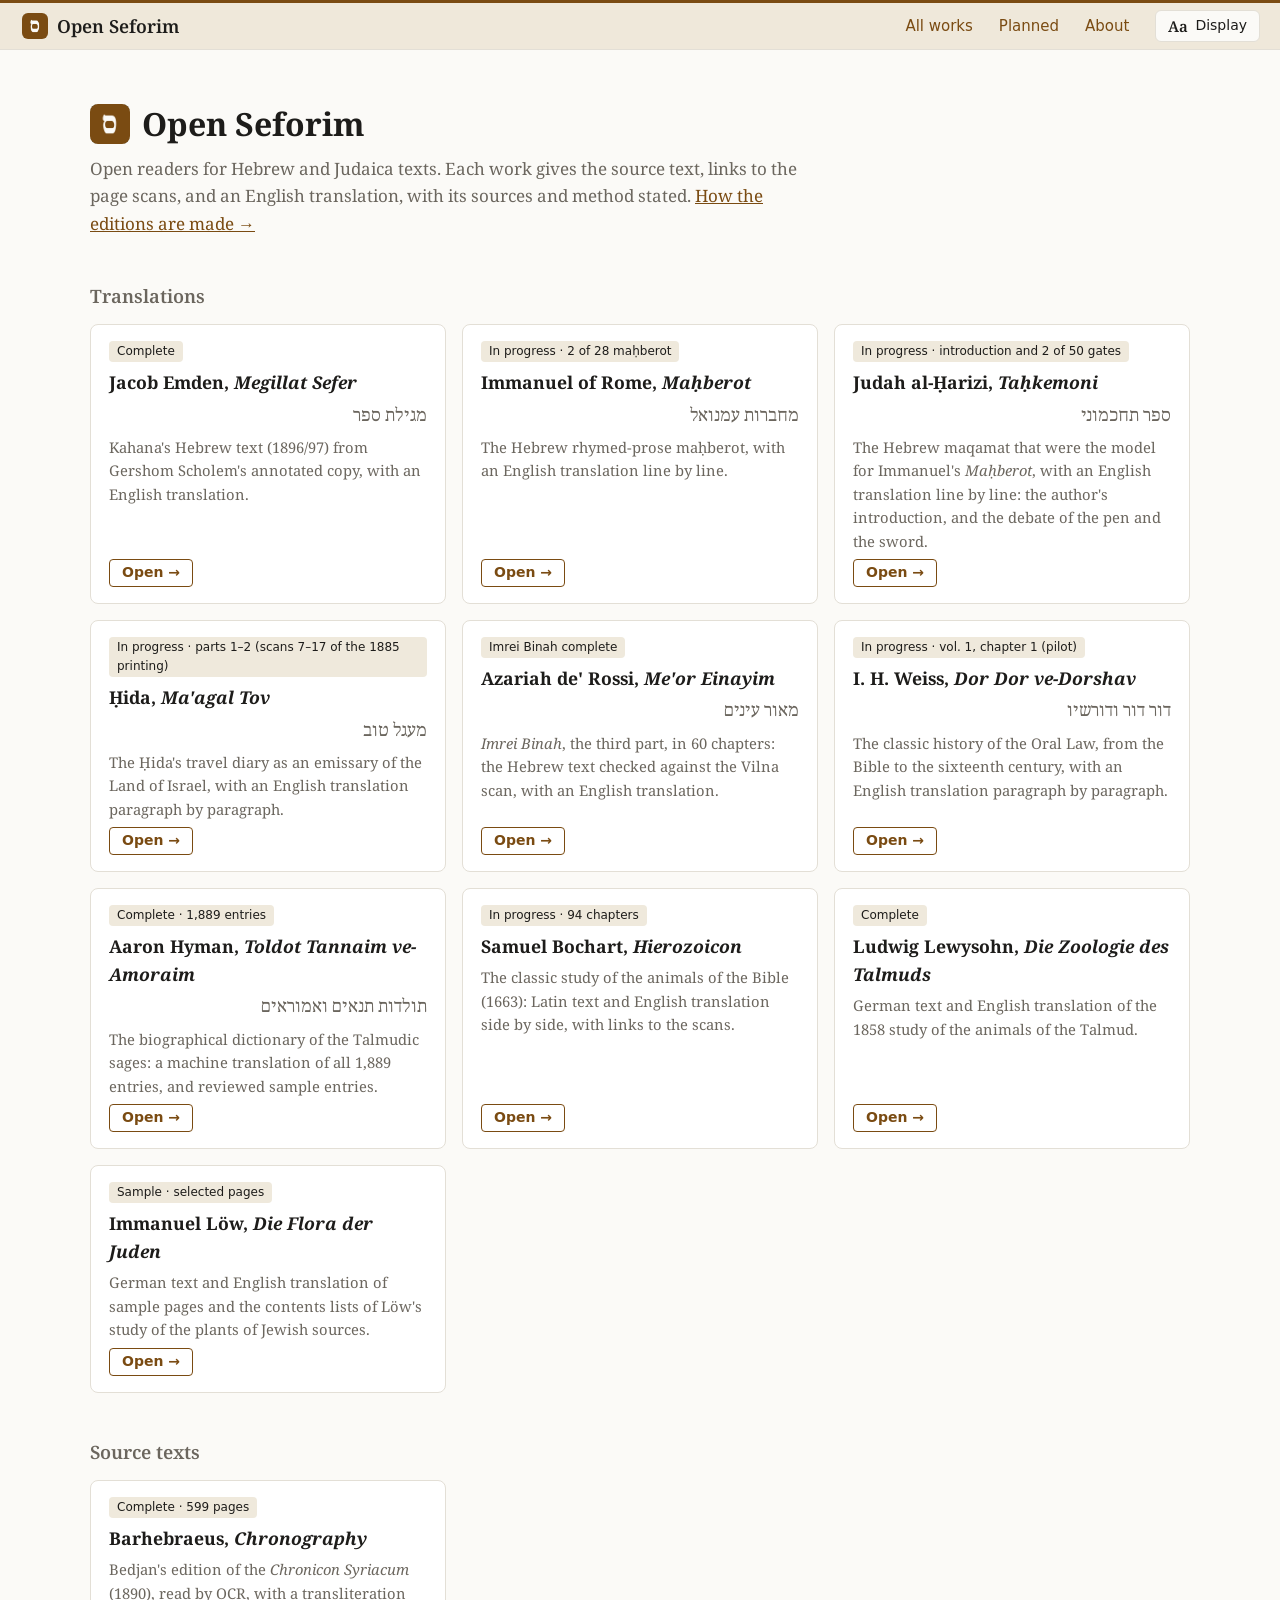
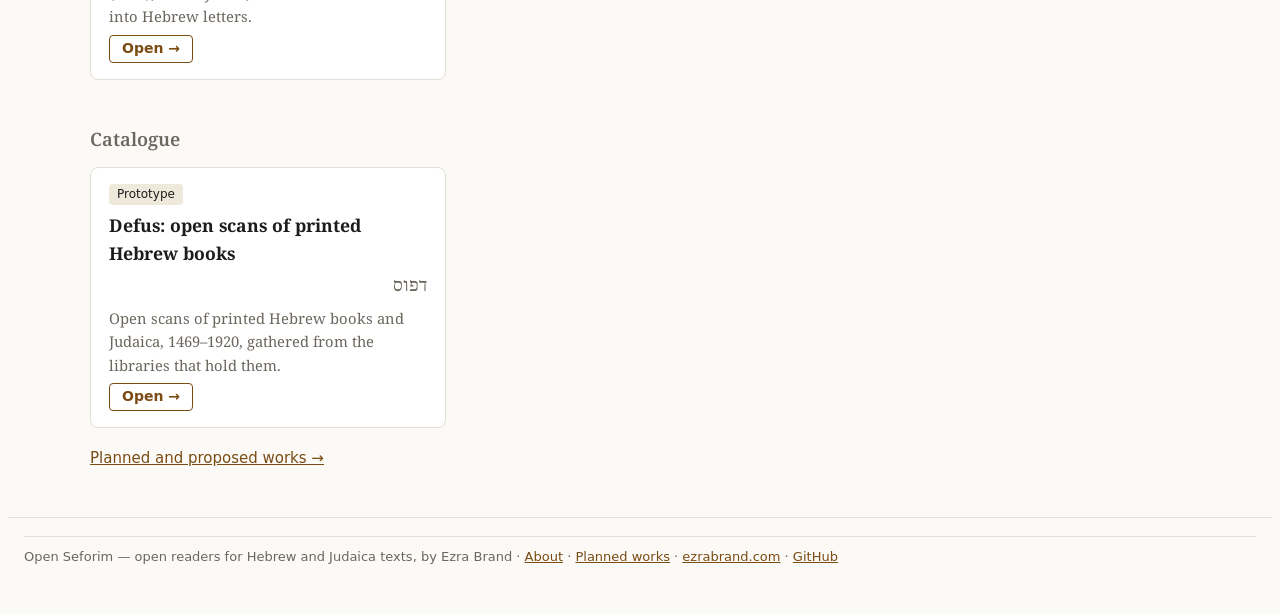
==== index.html @ e87130f6 "Ma'agal Tov part 2; Weiss note back links in downloads Co-Authored-By: Claude Opus 5.5 <noreply@anth" ====
<!doctype html>
<html lang="en"><head><!--os:early--><script>(function(){try{var d=document.documentElement,L=localStorage,t=L.getItem('os-theme')||'auto';if(t==='paper'&&d.classList.contains('os-own-palette'))t='light';if(t!=='auto')d.setAttribute('data-theme',t);var m=document.createElement('meta');m.name='color-scheme';m.content=t==='dark'?'dark':t==='auto'?'light dark':'light';document.head.appendChild(m);var s=L.getItem('os-size'),h=L.getItem('os-he'),b=L.getItem('bh-size');if(s===null&&b){s=b;L.setItem('os-size',b)}if(s)d.setAttribute('data-os-size',s);var F={frank:'Frank+Ruhl+Libre:wght@400;600',david:'David+Libre:wght@400;500'};if(h){d.setAttribute('data-os-he',h);if(F[h]){var l=document.createElement('link');l.rel='stylesheet';l.setAttribute('data-os-font',F[h]);l.href='https://fonts.googleapis.com/css2?family='+F[h]+'&display=swap';document.head.appendChild(l)}}}catch(e){}})()</script><!--/os:early--><meta charset="utf-8"><meta name="viewport" content="width=device-width, initial-scale=1">
<title>Open Seforim</title>
<meta name="description" content="Open readers for Hebrew and Judaica texts: source text, page scans and English translation side by side.">
<meta property="og:title" content="Open Seforim"><meta property="og:type" content="website">
<link rel="canonical" href="https://openseforim.org/">
<script>var osT=localStorage.getItem('os-theme');osT&&osT!='auto'&&document.documentElement.setAttribute('data-theme',osT)</script>
<link rel="preconnect" href="https://fonts.googleapis.com"><link rel="preconnect" href="https://fonts.gstatic.com" crossorigin>
<link href="https://fonts.googleapis.com/css2?family=Noto+Serif:ital,wght@0,400;0,600;1,400&family=Noto+Serif+Hebrew:wght@400;600&display=swap" rel="stylesheet">
<link rel="stylesheet" href="/assets/os.css">
<script src="/assets/os.js" defer></script>
<!--os:seo-->
<meta property="og:description" content="Open readers for Hebrew and Judaica texts: source text, page scans and English translation side by side.">
<meta property="og:url" content="https://openseforim.org/">
<meta property="og:site_name" content="Open Seforim">
<meta property="og:image" content="https://openseforim.org/assets/og.png">
<meta property="og:image:width" content="1200">
<meta property="og:image:height" content="630">
<meta name="twitter:card" content="summary_large_image">
<link rel="icon" href="/favicon.svg" type="image/svg+xml">
<link rel="icon" href="/favicon.ico" sizes="any">
<link rel="apple-touch-icon" href="/apple-touch-icon.png">
<script type="application/ld+json">{"@context": "https://schema.org", "@type": "WebSite", "name": "Open Seforim", "url": "https://openseforim.org/", "description": "Open readers for Hebrew and Judaica texts: source text, page scans and English translation side by side.", "publisher": {"@type": "Person", "name": "Ezra Brand", "url": "https://www.ezrabrand.com/"}}</script>
<!--/os:seo-->
</head><body class="os-landing">
<main class="wrap" id="works">
  <section class="hero">
    <h1><img class="logo" src="/apple-touch-icon.png" alt="" width="40" height="40">Open Seforim</h1>
    <p>Open readers for Hebrew and Judaica texts. Each work gives the source text, links to the page scans, and an English translation, with its sources and method stated. <a href="/about/">How the editions are made →</a></p>
  </section>
  <h2 class="sect">Translations</h2>
  <section class="grid">
    <article class="card">
      <span class="badge">Complete</span>
      <h3>Jacob Emden, <i>Megillat Sefer</i></h3>
      <div class="he" lang="he" dir="rtl">מגילת ספר</div>
      <p>Kahana&#x27;s Hebrew text (1896/97) from Gershom Scholem&#x27;s annotated copy, with an English translation.</p>
      <a class="open" href="/emden/">Open<span class="vh"> Jacob Emden, Megillat Sefer</span> →</a>
    </article>
    <article class="card">
      <span class="badge">In progress · 2 of 28 maḥberot</span>
      <h3>Immanuel of Rome, <i>Maḥberot</i></h3>
      <div class="he" lang="he" dir="rtl">מחברות עמנואל</div>
      <p>The Hebrew rhymed-prose maḥberot, with an English translation line by line.</p>
      <a class="open" href="/immanuel/">Open<span class="vh"> Immanuel of Rome, Maḥberot</span> →</a>
    </article>
    <article class="card">
      <span class="badge">In progress · introduction and 2 of 50 gates</span>
      <h3>Judah al-Ḥarizi, <i>Taḥkemoni</i></h3>
      <div class="he" lang="he" dir="rtl">ספר תחכמוני</div>
      <p>The Hebrew maqamat that were the model for Immanuel&#x27;s <i>Maḥberot</i>, with an English translation line by line: the author&#x27;s introduction, and the debate of the pen and the sword.</p>
      <a class="open" href="/tahkemoni/">Open<span class="vh"> Judah al-Ḥarizi, Taḥkemoni</span> →</a>
    </article>
    <article class="card">
      <span class="badge">In progress · parts 1–2 (scans 7–17 of the 1885 printing)</span>
      <h3>Ḥida, <i>Ma&#x27;agal Tov</i></h3>
      <div class="he" lang="he" dir="rtl">מעגל טוב</div>
      <p>The Ḥida&#x27;s travel diary as an emissary of the Land of Israel, with an English translation paragraph by paragraph.</p>
      <a class="open" href="/maagal-tov/">Open<span class="vh"> Ḥida, Ma&#x27;agal Tov</span> →</a>
    </article>
    <article class="card">
      <span class="badge">Imrei Binah complete</span>
      <h3>Azariah de&#x27; Rossi, <i>Me&#x27;or Einayim</i></h3>
      <div class="he" lang="he" dir="rtl">מאור עינים</div>
      <p><i>Imrei Binah</i>, the third part, in 60 chapters: the Hebrew text checked against the Vilna scan, with an English translation.</p>
      <a class="open" href="/meor-einayim/">Open<span class="vh"> Azariah de&#x27; Rossi, Me&#x27;or Einayim</span> →</a>
    </article>
    <article class="card">
      <span class="badge">In progress · vol. 1, chapter 1 (pilot)</span>
      <h3>I. H. Weiss, <i>Dor Dor ve-Dorshav</i></h3>
      <div class="he" lang="he" dir="rtl">דור דור ודורשיו</div>
      <p>The classic history of the Oral Law, from the Bible to the sixteenth century, with an English translation paragraph by paragraph.</p>
      <a class="open" href="/weiss/">Open<span class="vh"> I. H. Weiss, Dor Dor ve-Dorshav</span> →</a>
    </article>
    <article class="card">
      <span class="badge">Complete · 1,889 entries</span>
      <h3>Aaron Hyman, <i>Toldot Tannaim ve-Amoraim</i></h3>
      <div class="he" lang="he" dir="rtl">תולדות תנאים ואמוראים</div>
      <p>The biographical dictionary of the Talmudic sages: a machine translation of all 1,889 entries, and reviewed sample entries.</p>
      <a class="open" href="/hyman/">Open<span class="vh"> Aaron Hyman, Toldot Tannaim ve-Amoraim</span> →</a>
    </article>
    <article class="card">
      <span class="badge">In progress · 94 chapters</span>
      <h3>Samuel Bochart, <i>Hierozoicon</i></h3>
      <p>The classic study of the animals of the Bible (1663): Latin text and English translation side by side, with links to the scans.</p>
      <a class="open" href="/bochart/">Open<span class="vh"> Samuel Bochart, Hierozoicon</span> →</a>
    </article>
    <article class="card">
      <span class="badge">Complete</span>
      <h3>Ludwig Lewysohn, <i>Die Zoologie des Talmuds</i></h3>
      <p>German text and English translation of the 1858 study of the animals of the Talmud.</p>
      <a class="open" href="/lewysohn/">Open<span class="vh"> Ludwig Lewysohn, Die Zoologie des Talmuds</span> →</a>
    </article>
    <article class="card">
      <span class="badge">Sample · selected pages</span>
      <h3>Immanuel Löw, <i>Die Flora der Juden</i></h3>
      <p>German text and English translation of sample pages and the contents lists of Löw&#x27;s study of the plants of Jewish sources.</p>
      <a class="open" href="/loew/">Open<span class="vh"> Immanuel Löw, Die Flora der Juden</span> →</a>
    </article>
  </section>
  <h2 class="sect">Source texts</h2>
  <section class="grid">
    <article class="card">
      <span class="badge">Complete · 599 pages</span>
      <h3>Barhebraeus, <i>Chronography</i></h3>
      <p>Bedjan&#x27;s edition of the <i>Chronicon Syriacum</i> (1890), read by OCR, with a transliteration into Hebrew letters.</p>
      <a class="open" href="/barhebraeus/">Open<span class="vh"> Barhebraeus, Chronography</span> →</a>
    </article>
  </section>
  <h2 class="sect">Catalogue</h2>
  <section class="grid">
    <article class="card">
      <span class="badge">Prototype</span>
      <h3>Defus: open scans of printed Hebrew books</h3>
      <div class="he" lang="he" dir="rtl">דפוס</div>
      <p>Open scans of printed Hebrew books and Judaica, 1469–1920, gathered from the libraries that hold them.</p>
      <a class="open" href="/defus/">Open<span class="vh"> Defus: open scans of printed Hebrew books</span> →</a>
    </article>
  </section>
  <p class="next-link"><a href="/next/">Planned and proposed works →</a></p>
</main>
<footer class="os-foot"><div class="os-foot-in"><div class="os-brand"><p>Open Seforim — open readers for Hebrew and Judaica texts, by Ezra Brand · <a href="/about/">About</a> · <a href="/next/">Planned works</a> · <a href="https://www.ezrabrand.com/">ezrabrand.com</a> · <a href="https://github.com/openseforim">GitHub</a></p></div></div></footer>
</body></html>
---- assets/os.css ----
/* Open Seforim shared theme v1.
   Load AFTER a reader's own stylesheet: <link rel="stylesheet" href="/assets/os.css">
   It sets one palette for every work and maps the variable names that the readers use.
   Selectors match or beat the readers' own theme selectors, so the later file wins. */

:root{
  --os-bg:#fbfaf7; --os-fg:#1d1c1a; --os-muted:#6b665e; --os-line:#e3dfd6;
  --os-accent:#7a4b12; --os-card:#ffffff; --os-badge:#efe9dc; --os-mark:#efe3cf;
  --os-sans:system-ui,-apple-system,"Segoe UI",Roboto,sans-serif;
  --os-serif:"Noto Serif",Georgia,serif;
}
:root[data-theme="light"]{
  --os-bg:#fbfaf7; --os-fg:#1d1c1a; --os-muted:#6b665e; --os-line:#e3dfd6;
  --os-accent:#7a4b12; --os-card:#ffffff; --os-badge:#efe9dc; --os-mark:#efe3cf;
}
:root[data-theme="paper"]{
  --os-bg:#f3ead6; --os-fg:#3a2e1f; --os-muted:#7a6a52; --os-line:#dccdab;
  --os-accent:#7a4b12; --os-card:#f8f1e1; --os-badge:#e9dcbd; --os-mark:#e3cfa3;
}
@media (prefers-color-scheme: dark){
  :root:not([data-theme="light"]):not([data-theme="paper"]){
    --os-bg:#17161a; --os-fg:#e9e6df; --os-muted:#a19b90; --os-line:#34313a;
    --os-accent:#e0a95c; --os-card:#1f1e23; --os-badge:#2a282e; --os-mark:#3a3022;
  }
}
:root[data-theme="dark"]{
  --os-bg:#17161a; --os-fg:#e9e6df; --os-muted:#a19b90; --os-line:#34313a;
  --os-accent:#e0a95c; --os-card:#1f1e23; --os-badge:#2a282e; --os-mark:#3a3022;
}

/* Aliases for the readers' own variable names. Not applied to Defus (html.os-own-palette).
   :not(#os-none) adds ID weight, so this beats every theme selector in the readers' CSS. */
:root:not(.os-own-palette):not(#os-none){
  --bg:var(--os-bg); --fg:var(--os-fg); --text:var(--os-fg); --muted:var(--os-muted);
  --accent:var(--os-accent); --line:var(--os-line); --rule:var(--os-line);
  --card:var(--os-card); --panel:var(--os-card); --badge:var(--os-badge);
  --mark:var(--os-mark); --hl:var(--os-mark); --gray:var(--os-muted);
  --summary-bg:var(--os-badge); --note-bg:var(--os-badge);
  --summary-border:var(--os-accent); --note-border:var(--os-accent);
}
html:not(.os-own-palette) body{background:var(--os-bg);color:var(--os-fg)}

/* ---- shared strip (inserted by os.js) ---- */
/* The strip has a fixed height and its space is reserved before os.js runs, so the page does not jump. */
:root{--os-strip-h:50px}
html body{padding-top:var(--os-strip-h)}
.os-strip{position:absolute;top:0;left:0;right:0;height:var(--os-strip-h);overflow:hidden;z-index:20;
  background:var(--os-chrome);border-top:3px solid var(--os-accent);border-bottom:1px solid var(--os-line);box-sizing:border-box;
  font:15px/1.4 var(--os-sans);color:var(--os-muted)}
.os-strip-in{display:flex;align-items:center;gap:24px;max-width:1250px;height:100%;margin:0 auto;padding:0 20px;flex-wrap:nowrap;white-space:nowrap}
.os-strip .os-brandbox{display:flex;align-items:center;gap:12px;min-width:0}
.os-strip .os-work{min-width:0;overflow:hidden;text-overflow:ellipsis;color:var(--os-fg);font:15px/1.4 var(--os-serif)}
.os-strip a{color:var(--os-muted);text-decoration:none;padding:6px 2px}
.os-strip a:hover{color:var(--os-accent)}
.os-strip .os-nav a:hover{text-decoration:underline;text-underline-offset:4px}
.os-strip .os-home{display:inline-flex;align-items:center;gap:9px;color:var(--os-fg);font:600 18px/1 var(--os-serif);flex:none}
.os-strip .os-home img{width:26px;height:26px;border-radius:6px;display:block}
.os-strip .os-sep{opacity:.45;font-size:18px}
.os-strip .os-sp{flex:1}
.os-strip .os-nav{display:flex;align-items:center;gap:22px}
.os-disp-btn{display:inline-flex;align-items:center;gap:7px;font:500 14px/1.4 var(--os-sans);color:var(--os-fg);
  background:var(--os-bg);border:1px solid var(--os-line);border-radius:6px;padding:5px 12px;cursor:pointer}
.os-disp-btn:hover,.os-disp-btn[aria-expanded="true"]{border-color:var(--os-accent);color:var(--os-accent)}
.os-disp-btn .os-aa{font:600 15px/1 var(--os-serif)}
@media (max-width:760px){.os-strip-in{gap:16px;padding:0 14px}.os-strip .os-nav{gap:14px}.os-disp-btn .os-disp-word{display:none}}
@media (max-width:480px){:root{--os-strip-h:46px}.os-strip-in{gap:10px;padding:0 12px}.os-strip{font-size:14px}
  .os-strip .os-home span{display:none}.os-strip .os-about{display:none}.os-strip .os-nav{gap:10px}}

/* the page's colour scheme follows the chosen theme (form controls, scrollbars, and the blank page before the first paint) */
:root{color-scheme:light dark}
:root[data-theme="light"],:root[data-theme="paper"]{color-scheme:light}
:root[data-theme="dark"]{color-scheme:dark}
/* keep the old page on screen until the new one is ready (no blank flash between pages) */
@view-transition{navigation:auto}
::view-transition-old(root),::view-transition-new(root){animation-duration:.12s}
@media (prefers-reduced-motion:reduce){@view-transition{navigation:none}}

/* ---- display panel (os.js) ---- */
.os-disp{position:fixed;top:calc(var(--os-strip-h) + 6px);right:12px;z-index:40;
  width:min(330px,calc(100vw - 16px));box-sizing:border-box;padding:12px 14px;
  background:var(--os-card);color:var(--os-fg);border:1px solid var(--os-line);border-radius:8px;
  box-shadow:0 6px 24px rgba(0,0,0,.18);font:13px/1.4 var(--os-sans)}
.os-disp[hidden]{display:none}
.os-disp-row+.os-disp-row{margin-top:12px}
.os-disp-label{font-weight:600;margin-bottom:5px;color:var(--os-muted)}
.os-disp select{font:inherit;color:var(--os-fg);background:var(--os-bg);border:1px solid var(--os-line);border-radius:4px;padding:3px 6px;width:100%}
.os-seg{display:flex}
.os-seg button{flex:1;font:600 14px/1.2 var(--os-serif);color:var(--os-fg);background:var(--os-bg);border:1px solid var(--os-line);
  margin-left:-1px;padding:6px 0;cursor:pointer}
.os-seg button:first-child{margin-left:0;border-radius:4px 0 0 4px;font-size:12px}
.os-seg button:last-child{border-radius:0 4px 4px 0;font-size:17px}
.os-seg button[aria-pressed="true"],.os-fonts button[aria-checked="true"]{background:var(--os-badge);border-color:var(--os-accent);position:relative}
.os-fonts{display:flex;flex-direction:column;gap:4px}
.os-fonts button{display:flex;align-items:center;justify-content:space-between;gap:10px;font:inherit;color:var(--os-fg);
  background:var(--os-bg);border:1px solid var(--os-line);border-radius:4px;padding:3px 10px;cursor:pointer;text-align:left}
.os-fonts .os-fsample{font-size:19px;line-height:1.5}
.os-seg button:focus-visible,.os-fonts button:focus-visible,.os-disp-btn:focus-visible{outline:2px solid var(--os-accent);outline-offset:1px}

/* ---- shared reading type: one body face for all works, a chosen Hebrew face, and a text size ----
   Not applied to Defus (html.os-own-palette). The :not(#os-none) ID weight beats the readers' own rules. */
:root{--os-chrome:#efe8da}
:root[data-theme="paper"]{--os-chrome:#e5d6b3}
@media (prefers-color-scheme: dark){:root:not([data-theme="light"]):not([data-theme="paper"]){--os-chrome:#0f0e12}}
:root[data-theme="dark"]{--os-chrome:#0f0e12}
:root[data-theme="light"]{--os-chrome:#efe8da}
/* floating header: the strip floats on pages without a sticky reader bar (os.js sets html.os-float) */
html.os-float .os-strip{position:fixed}
html.os-float:not(#os-none){scroll-padding-top:calc(var(--os-strip-h) + 12px)}
/* the Display button inside a reader's sticky bar */
.os-disp-btn.os-disp-inbar{font-size:13px;padding:3px 10px;background:var(--os-card)}
:root{--os-fs:1;--os-he:"Noto Serif Hebrew","SBL Hebrew","Times New Roman",serif}
:root[data-os-size="s"]{--os-fs:.88}
:root[data-os-size="l"]{--os-fs:1.15}
:root[data-os-size="xl"]{--os-fs:1.32}
:root[data-os-he="frank"]{--os-he:"Frank Ruhl Libre","Noto Serif Hebrew",serif}
:root[data-os-he="david"]{--os-he:"David Libre","Noto Serif Hebrew",serif}
:root[data-os-he="device"]{--os-he:"SBL Hebrew","Ezra SIL","Taamey Frank CLM","Frank Ruehl CLM",David,"Times New Roman",serif}
:root:not(.os-own-palette):not(#os-none){--fs:var(--os-fs);font-size:calc(100% * var(--os-fs))}
html:not(.os-own-palette):not(#os-none) body{font-family:var(--os-serif);font-size:calc(17px * var(--os-fs));line-height:1.6}
@media (max-width:760px){html:not(.os-own-palette):not(#os-none) body{font-size:calc(16px * var(--os-fs))}}
html:not(.os-own-palette):not(#os-none) :is(.he,.sub-he,.heb,[lang="he"]):not(.os-fsample){font-family:var(--os-he)}
html:not(.os-own-palette):not(#os-none) :is(h1,h2,h3,h4){font-family:var(--os-serif)}
html:not(.os-own-palette):not(#os-none) :is(h1,h2,h3,h4):is(.he,.sub-he,[lang="he"]){font-family:var(--os-he)}
.os-foot .os-status{display:inline-block;background:var(--os-badge);color:var(--os-fg);border-radius:4px;padding:0 7px;font-size:12px}
.os-foot .os-copy{font:12px/1.4 var(--os-sans);color:var(--os-fg);background:var(--os-card);border:1px solid var(--os-line);border-radius:4px;padding:3px 10px;margin:0 0 8px;cursor:pointer}
.os-foot .os-copy:hover{border-color:var(--os-accent)}
.os-passage{position:fixed;left:50%;bottom:14px;transform:translateX(-50%);z-index:50;max-width:calc(100vw - 24px);
  display:flex;align-items:center;flex-wrap:wrap;gap:6px 10px;padding:8px 10px 8px 14px;border-radius:8px;
  background:var(--os-card);color:var(--os-fg);border:1px solid var(--os-line);box-shadow:0 4px 18px rgba(0,0,0,.18);
  font:13px/1.4 var(--os-sans)}
.os-passage .os-copy{font:12px/1.4 var(--os-sans);color:var(--os-fg);background:var(--os-bg);border:1px solid var(--os-line);border-radius:4px;padding:3px 10px;cursor:pointer}
.os-passage .os-copy:hover{border-color:var(--os-accent)}
.os-passage-x{background:none;border:0;color:var(--os-muted);font-size:18px;line-height:1;cursor:pointer;padding:0 4px}
.os-strip select{font:inherit;color:var(--os-fg);background:var(--os-card);border:1px solid var(--os-line);border-radius:4px;padding:1px 4px}
/* the strip replaces the readers' own theme selects */
.os-hidden{display:none !important}

/* ---- shared footer (inserted by os.js from work.json) ---- */
.os-foot{border-top:1px solid var(--os-line);margin-top:48px;background:var(--os-bg);color:var(--os-muted);font:14px/1.6 var(--os-sans)}
.os-foot-in{max-width:1250px;margin:0 auto;padding:18px 16px 32px;display:grid;grid-template-columns:repeat(auto-fit,minmax(240px,1fr));gap:12px 32px}
.os-foot h2{font:600 13px/1.4 var(--os-sans);text-transform:uppercase;letter-spacing:.04em;color:var(--os-fg);margin:0 0 4px}
.os-foot p{margin:0 0 6px}
.os-foot a{color:var(--os-accent)}
.os-foot .os-cite{font-family:var(--os-serif);font-size:13px;background:var(--os-card);border:1px solid var(--os-line);border-radius:6px;padding:8px 10px;user-select:all}
.os-foot .os-brand{grid-column:1/-1;border-top:1px solid var(--os-line);padding-top:10px;font-size:13px}

/* ---- landing page ---- */
.os-landing{background:var(--os-bg);color:var(--os-fg);font:17px/1.6 var(--os-serif)}
.os-landing a{color:var(--os-accent)}
.wrap{max-width:1100px;margin:0 auto;padding:0 16px}
.hero{padding:40px 0 16px}
.hero h1{font-size:2rem;margin:0 0 6px;display:flex;align-items:center;gap:12px}
.hero h1 .logo{width:40px;height:40px;flex:none;border-radius:8px}
.hero p{color:var(--os-muted);max-width:42em;margin:0}
/* the About page; not the reader blocks named "prose" */
.wrap.prose{max-width:46em}
.wrap.prose h2{font-size:1.25rem;margin:28px 0 6px}
.wrap.prose li{margin:.4em 0}
.sect{font-size:1.15rem;margin:28px 0 0;color:var(--os-muted);font-weight:600}
.os-landing a.open{font:14px/1.4 var(--os-sans);font-weight:600;text-decoration:none;border:1px solid var(--os-accent);border-radius:4px;padding:3px 12px;white-space:nowrap}
.os-landing a.open:hover{background:var(--os-accent);color:var(--os-bg)}
.vh{position:absolute;width:1px;height:1px;overflow:hidden;clip:rect(0 0 0 0);white-space:nowrap}
.grid{display:grid;grid-template-columns:repeat(auto-fill,minmax(300px,1fr));gap:16px;padding:14px 0 16px}
.card{background:var(--os-card);border:1px solid var(--os-line);border-radius:8px;padding:16px 18px;color:var(--os-fg);display:flex;flex-direction:column;gap:6px}
.card:hover{border-color:var(--os-accent)}
.card a.open{align-self:flex-start;margin-top:auto}
.card p{flex:none}
.card h3{font-size:1.1rem;margin:0}
.card .he{font-family:"Noto Serif Hebrew",serif;direction:rtl;color:var(--os-muted)}
.card p{margin:0;font-size:.92rem;color:var(--os-muted)}
.card .meta{font:12px/1.4 var(--os-sans);color:var(--os-muted)}
.badge{align-self:flex-start;background:var(--os-badge);border-radius:4px;padding:1px 8px;font:12px/1.6 var(--os-sans);color:var(--os-fg)}

/* ---- /next/ (planned works) and the link to it ---- */
.next-link{margin:4px 0 28px;font:15px/1.4 var(--os-sans)}
.sect .count{font:600 12px/1.6 var(--os-sans);background:var(--os-badge);color:var(--os-fg);border-radius:10px;padding:1px 8px;vertical-align:middle;margin-left:6px}
.sect-note{margin:4px 0 0;color:var(--os-muted);font-size:.92rem}
.card details{font-size:.9rem;color:var(--os-muted)}
.card details summary{cursor:pointer;font:13px/1.6 var(--os-sans);color:var(--os-accent)}
.card details p{margin:6px 0 0;overflow-wrap:anywhere}
.card .cmeta{font:12px/1.5 var(--os-sans)}
.hero-actions{display:flex;flex-wrap:wrap;align-items:center;gap:18px;margin-top:14px !important;font:15px/1.4 var(--os-sans)}

/* a reader's own sticky bar under the site strip: a clear edge of its own */
html.os-has-bar :is(.bar,nav.where){box-shadow:0 2px 8px rgba(0,0,0,.08)}

/* "Start reading" button on a work's home page (os.js, from work.json "start"), and clearer contents links */
html:not(#os) a.os-start{display:inline-block;margin:14px 0 6px;padding:10px 18px;border-radius:6px;
  background:var(--os-accent);color:var(--os-bg);font:600 16px/1.3 var(--os-sans);text-decoration:none;
  box-shadow:0 1px 2px rgba(0,0,0,.15)}
html:not(#os) a.os-start:hover,html:not(#os) a.os-start:focus-visible{filter:brightness(1.12);text-decoration:none}
html:not(#os) a.os-start i{font-style:italic}
html.os-home:not(#os) main table td a,html.os-home:not(#os) article table td a{font-weight:600;
  text-decoration:underline;text-underline-offset:3px;text-decoration-thickness:1.5px}
/* scan panel (os-scan.js): "Scan" button beside "Display"; the panel is fixed at the right and the page makes room */
:root{--os-scan-w:min(42vw,700px)}
.os-scan-btn{display:inline-flex;align-items:center;gap:6px;font:500 14px/1.4 var(--os-sans);color:var(--os-fg);
  background:var(--os-bg);border:1px solid var(--os-line);border-radius:6px;padding:5px 12px;cursor:pointer;margin-right:6px}
.os-scan-btn:hover{border-color:var(--os-accent);color:var(--os-accent)}
.os-scan-btn[aria-pressed="true"]{border-color:var(--os-accent);color:var(--os-bg);background:var(--os-accent)}
.os-scan-ico{font-size:15px;line-height:1}
.os-disp-inbar ~ .os-scan-btn,.os-scan-btn:has(+ .os-disp-inbar){font-size:13px;padding:3px 10px}
html.os-scan-on:not(#os-none) body{margin-right:var(--os-scan-w)}
.os-scan{position:fixed;z-index:30;right:0;top:var(--os-strip-h);bottom:0;width:var(--os-scan-w);
  display:flex;flex-direction:column;background:var(--os-bg);border-left:1px solid var(--os-line);padding:8px 12px 10px}
.os-scan[hidden]{display:none}
.os-scan-head{display:flex;align-items:center;gap:8px 12px;flex-wrap:wrap;font:13px/1.4 var(--os-sans);color:var(--os-muted);margin-bottom:6px}
.os-scan-lbl{font-weight:600;color:var(--os-fg)}
.os-scan-ext{color:var(--os-accent)}
.os-scan-x{margin-left:auto;font:18px/1 var(--os-sans);background:none;border:0;color:var(--os-muted);cursor:pointer;padding:2px 6px}
.os-scan-x:hover{color:var(--os-fg)}
.os-scan-img{position:relative;flex:1 1 auto;min-height:0;overflow:auto;border:1px solid var(--os-line);background:#fff}
.os-scan-img img{display:block;width:100%;height:auto}
.os-scan-wait{position:absolute;top:8px;left:10px;margin:0;font:12px var(--os-sans);color:#666;background:#fffc;padding:2px 6px;border-radius:3px}
:root[data-theme="dark"] .os-scan-img{background:#111}
:root[data-theme="dark"] .os-scan-img img{filter:invert(.88) hue-rotate(180deg)}
@media (prefers-color-scheme: dark){:root:not([data-theme]) .os-scan-img img{filter:invert(.88) hue-rotate(180deg)}}
:root[data-theme="paper"] .os-scan-img img{filter:sepia(.35)}
@media (max-width:999px){.os-scan-btn{display:none}html.os-scan-on:not(#os-none) body{margin-right:0}.os-scan{display:none}}
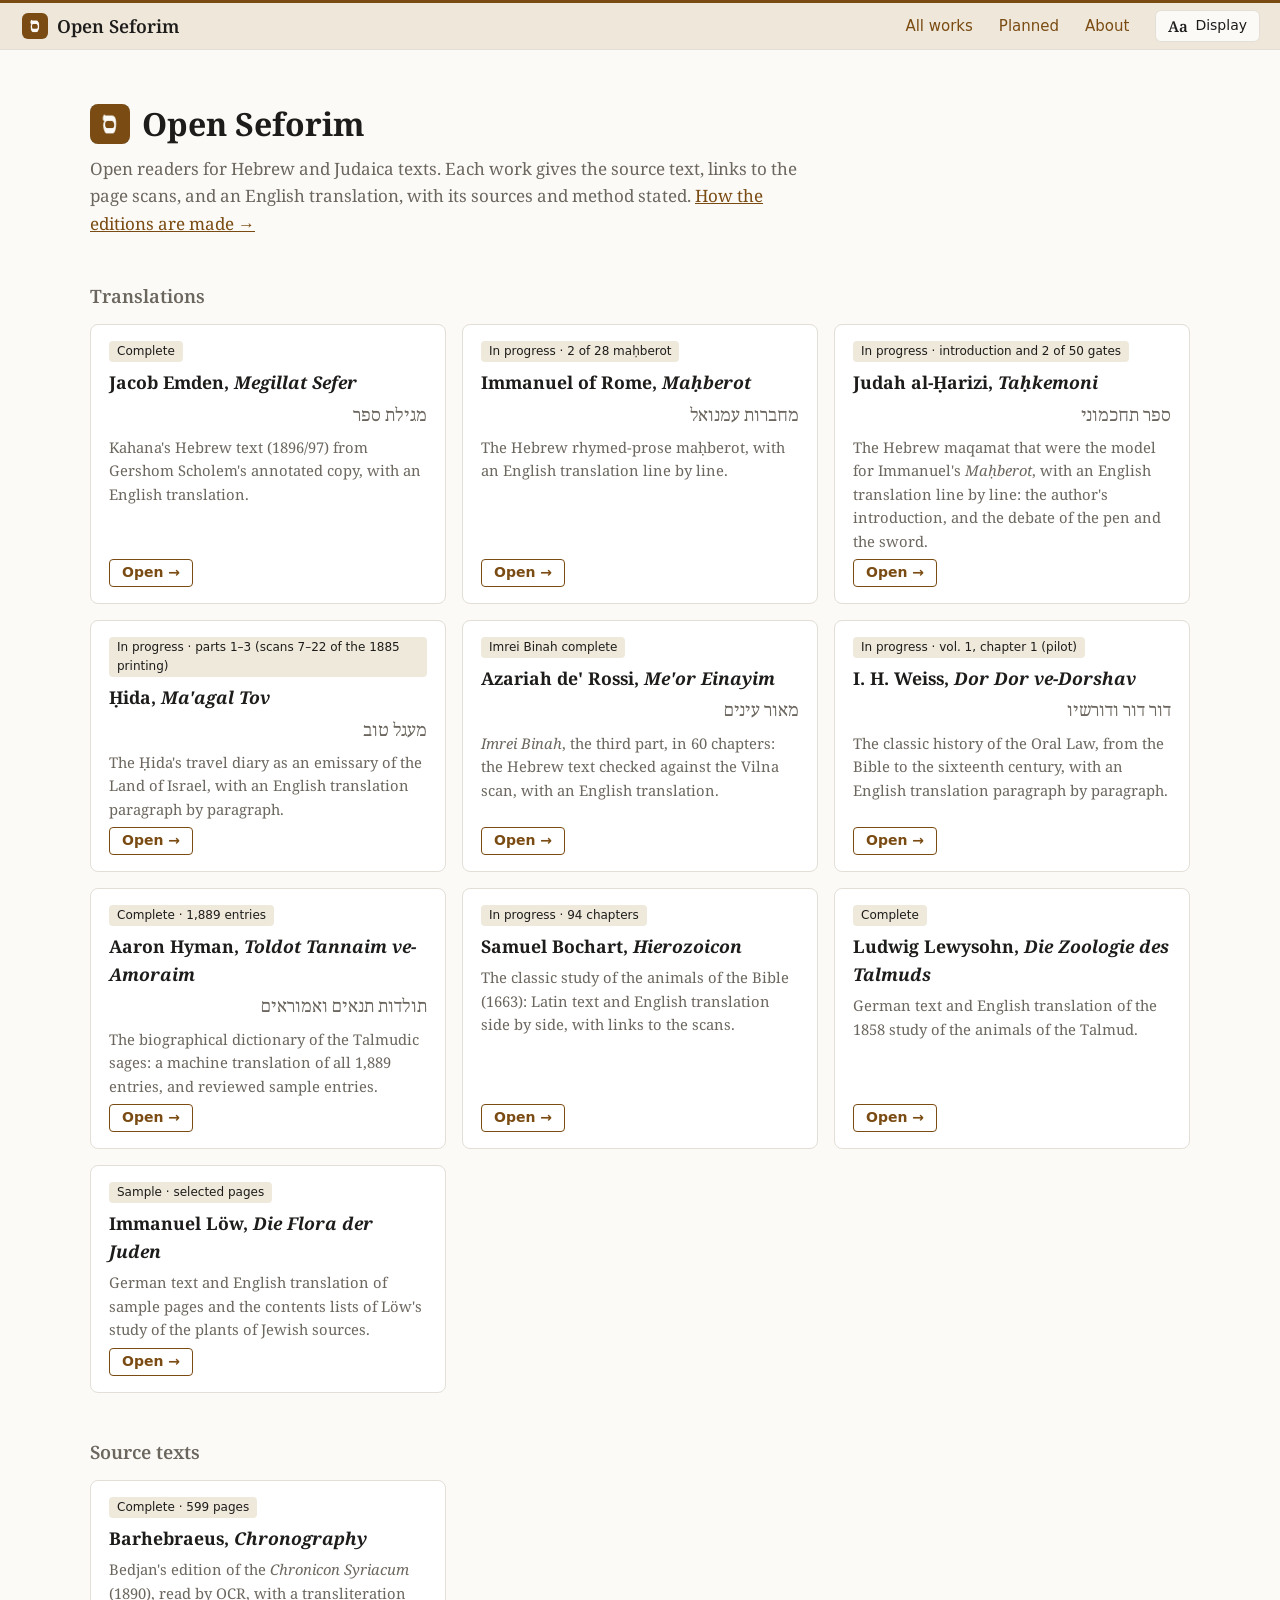
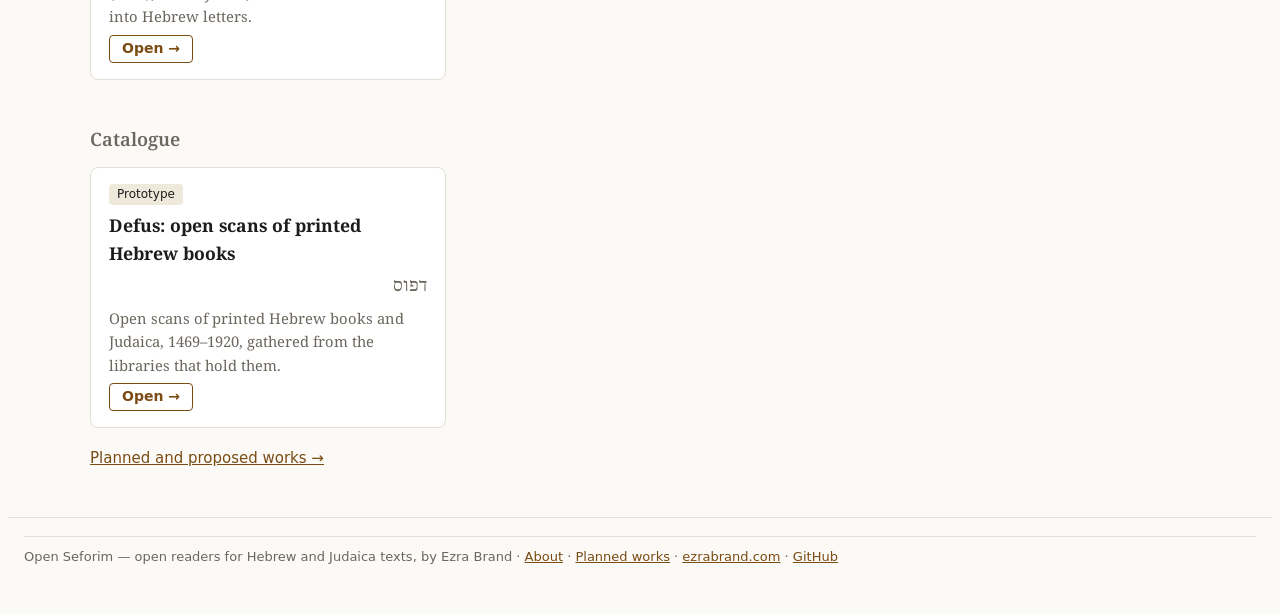
==== commit a51c698e: "Ma'agal Tov part 3 Co-Authored-By: Claude Opus 5.5 <noreply@anthropic.com>" ====
--- a/index.html
+++ b/index.html
@@ -52,7 +52,7 @@
       <a class="open" href="/tahkemoni/">Open<span class="vh"> Judah al-Ḥarizi, Taḥkemoni</span> →</a>
     </article>
     <article class="card">
-      <span class="badge">In progress · parts 1–2 (scans 7–17 of the 1885 printing)</span>
+      <span class="badge">In progress · parts 1–3 (scans 7–22 of the 1885 printing)</span>
       <h3>Ḥida, <i>Ma&#x27;agal Tov</i></h3>
       <div class="he" lang="he" dir="rtl">מעגל טוב</div>
       <p>The Ḥida&#x27;s travel diary as an emissary of the Land of Israel, with an English translation paragraph by paragraph.</p>
--- a/assets/os.css
+++ b/assets/os.css
@@ -217,3 +217,4 @@
 @media (prefers-color-scheme: dark){:root:not([data-theme]) .os-scan-img img{filter:invert(.88) hue-rotate(180deg)}}
 :root[data-theme="paper"] .os-scan-img img{filter:sepia(.35)}
 @media (max-width:999px){.os-scan-btn{display:none}html.os-scan-on:not(#os-none) body{margin-right:0}.os-scan{display:none}}
+.os-passage a.os-report{text-decoration:none;display:inline-block}
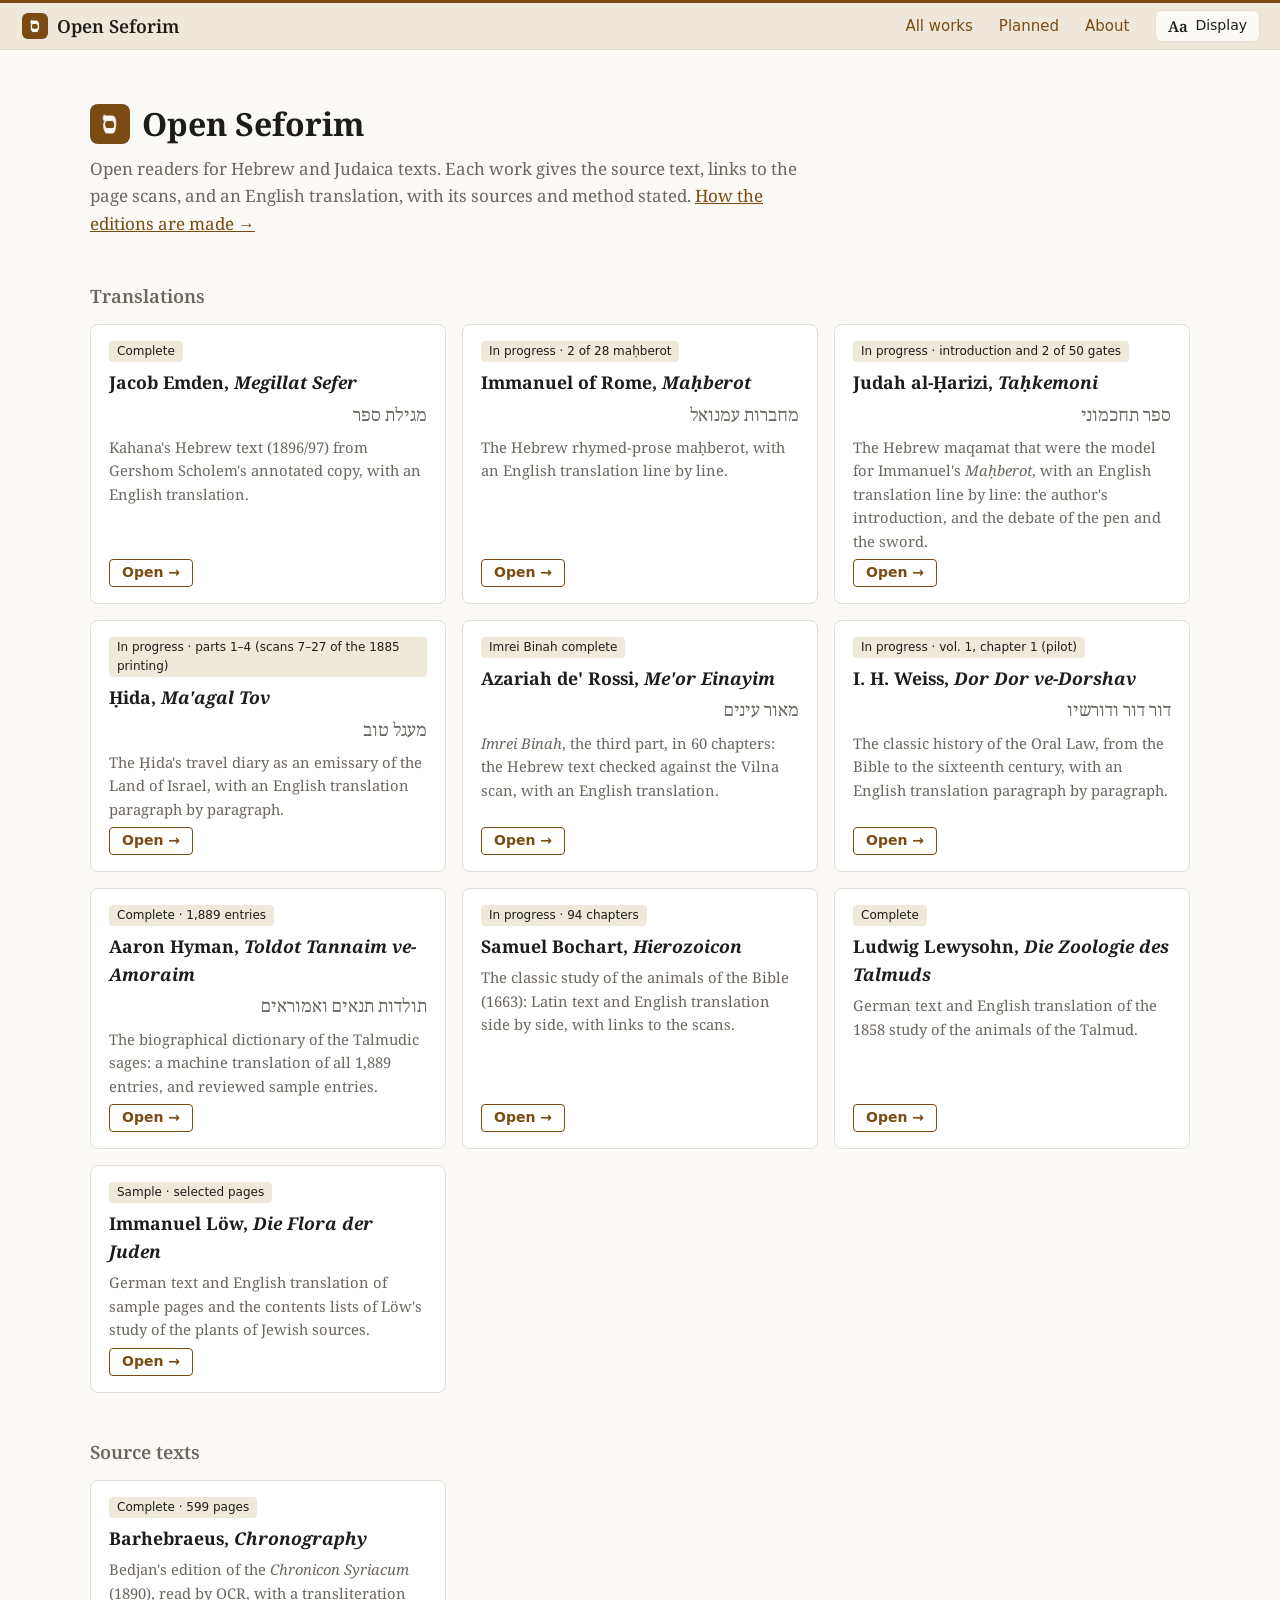
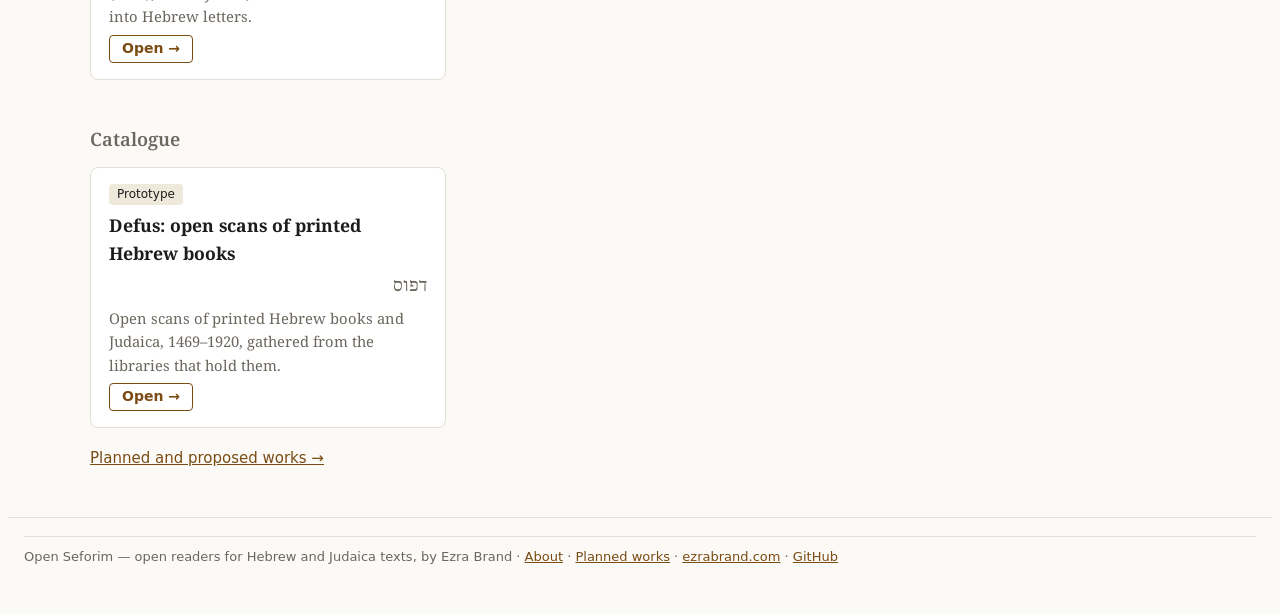
==== commit f0c0b835: "Ma'agal Tov part 4 Co-Authored-By: Claude Opus 5.5 <noreply@anthropic.com>" ====
--- a/index.html
+++ b/index.html
@@ -52,7 +52,7 @@
       <a class="open" href="/tahkemoni/">Open<span class="vh"> Judah al-Ḥarizi, Taḥkemoni</span> →</a>
     </article>
     <article class="card">
-      <span class="badge">In progress · parts 1–3 (scans 7–22 of the 1885 printing)</span>
+      <span class="badge">In progress · parts 1–4 (scans 7–27 of the 1885 printing)</span>
       <h3>Ḥida, <i>Ma&#x27;agal Tov</i></h3>
       <div class="he" lang="he" dir="rtl">מעגל טוב</div>
       <p>The Ḥida&#x27;s travel diary as an emissary of the Land of Israel, with an English translation paragraph by paragraph.</p>
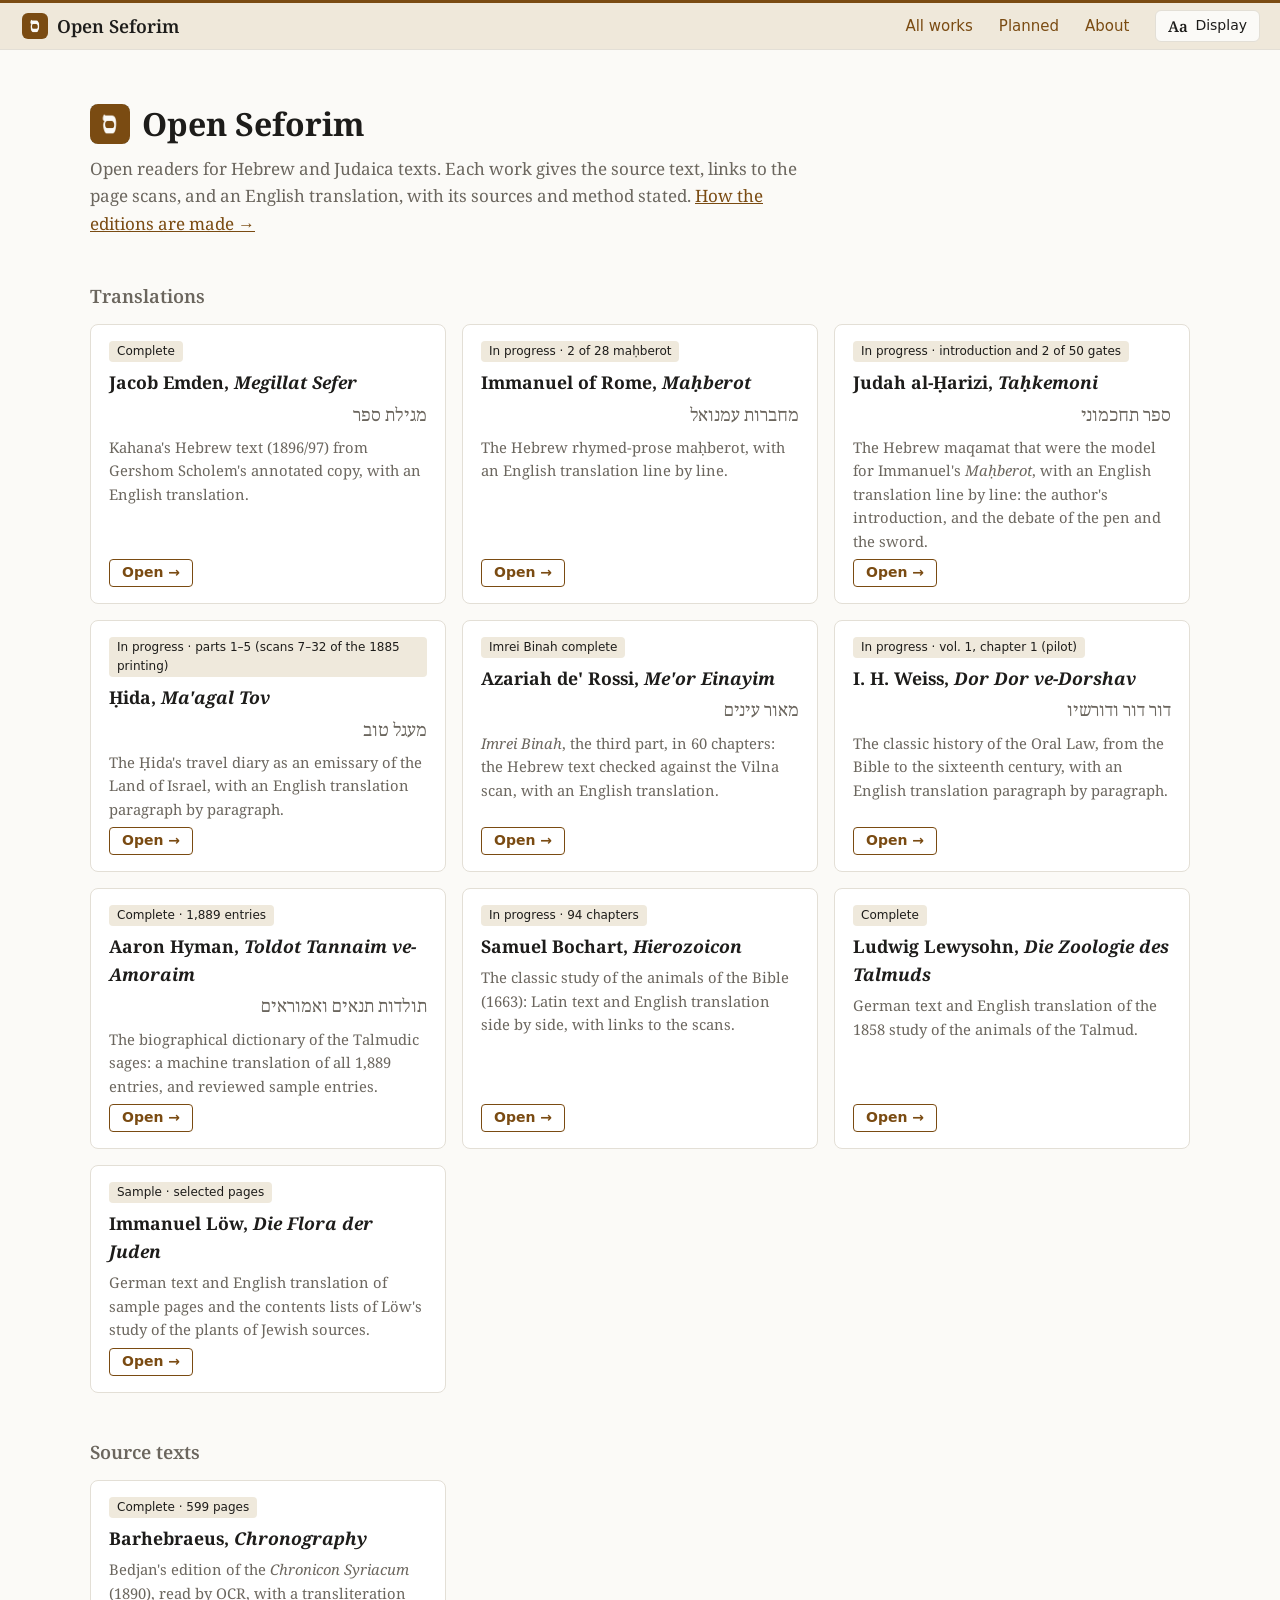
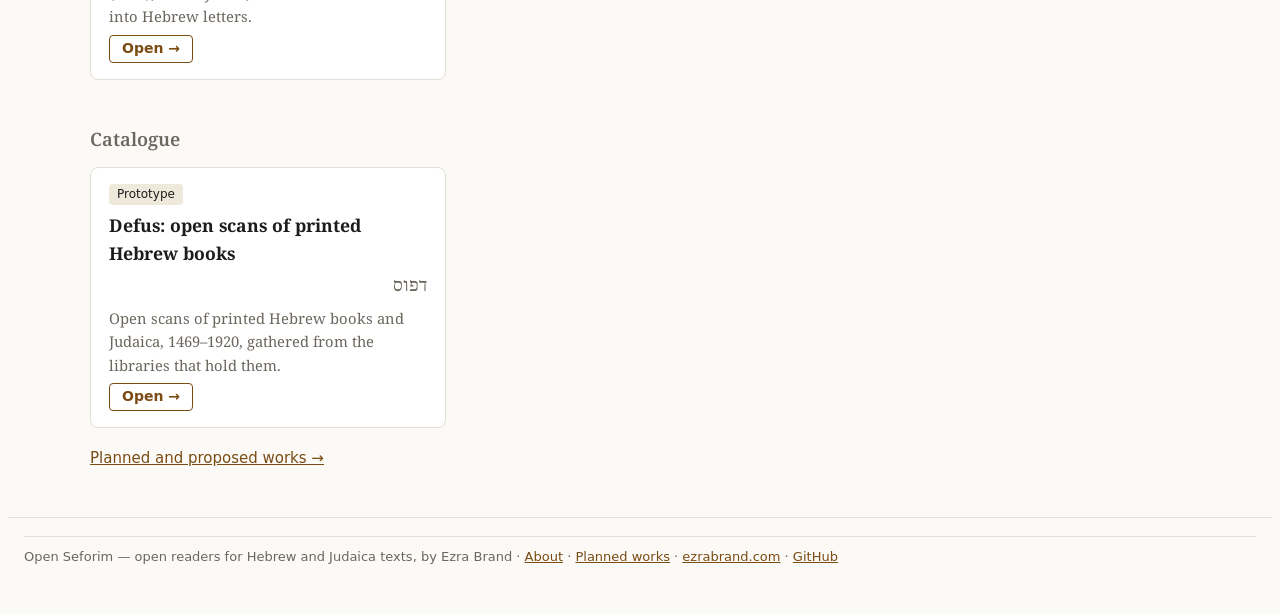
==== commit 19d96973: "Ma'agal Tov part 5 Co-Authored-By: Claude Opus 5.5 <noreply@anthropic.com>" ====
--- a/index.html
+++ b/index.html
@@ -52,7 +52,7 @@
       <a class="open" href="/tahkemoni/">Open<span class="vh"> Judah al-Ḥarizi, Taḥkemoni</span> →</a>
     </article>
     <article class="card">
-      <span class="badge">In progress · parts 1–4 (scans 7–27 of the 1885 printing)</span>
+      <span class="badge">In progress · parts 1–5 (scans 7–32 of the 1885 printing)</span>
       <h3>Ḥida, <i>Ma&#x27;agal Tov</i></h3>
       <div class="he" lang="he" dir="rtl">מעגל טוב</div>
       <p>The Ḥida&#x27;s travel diary as an emissary of the Land of Israel, with an English translation paragraph by paragraph.</p>
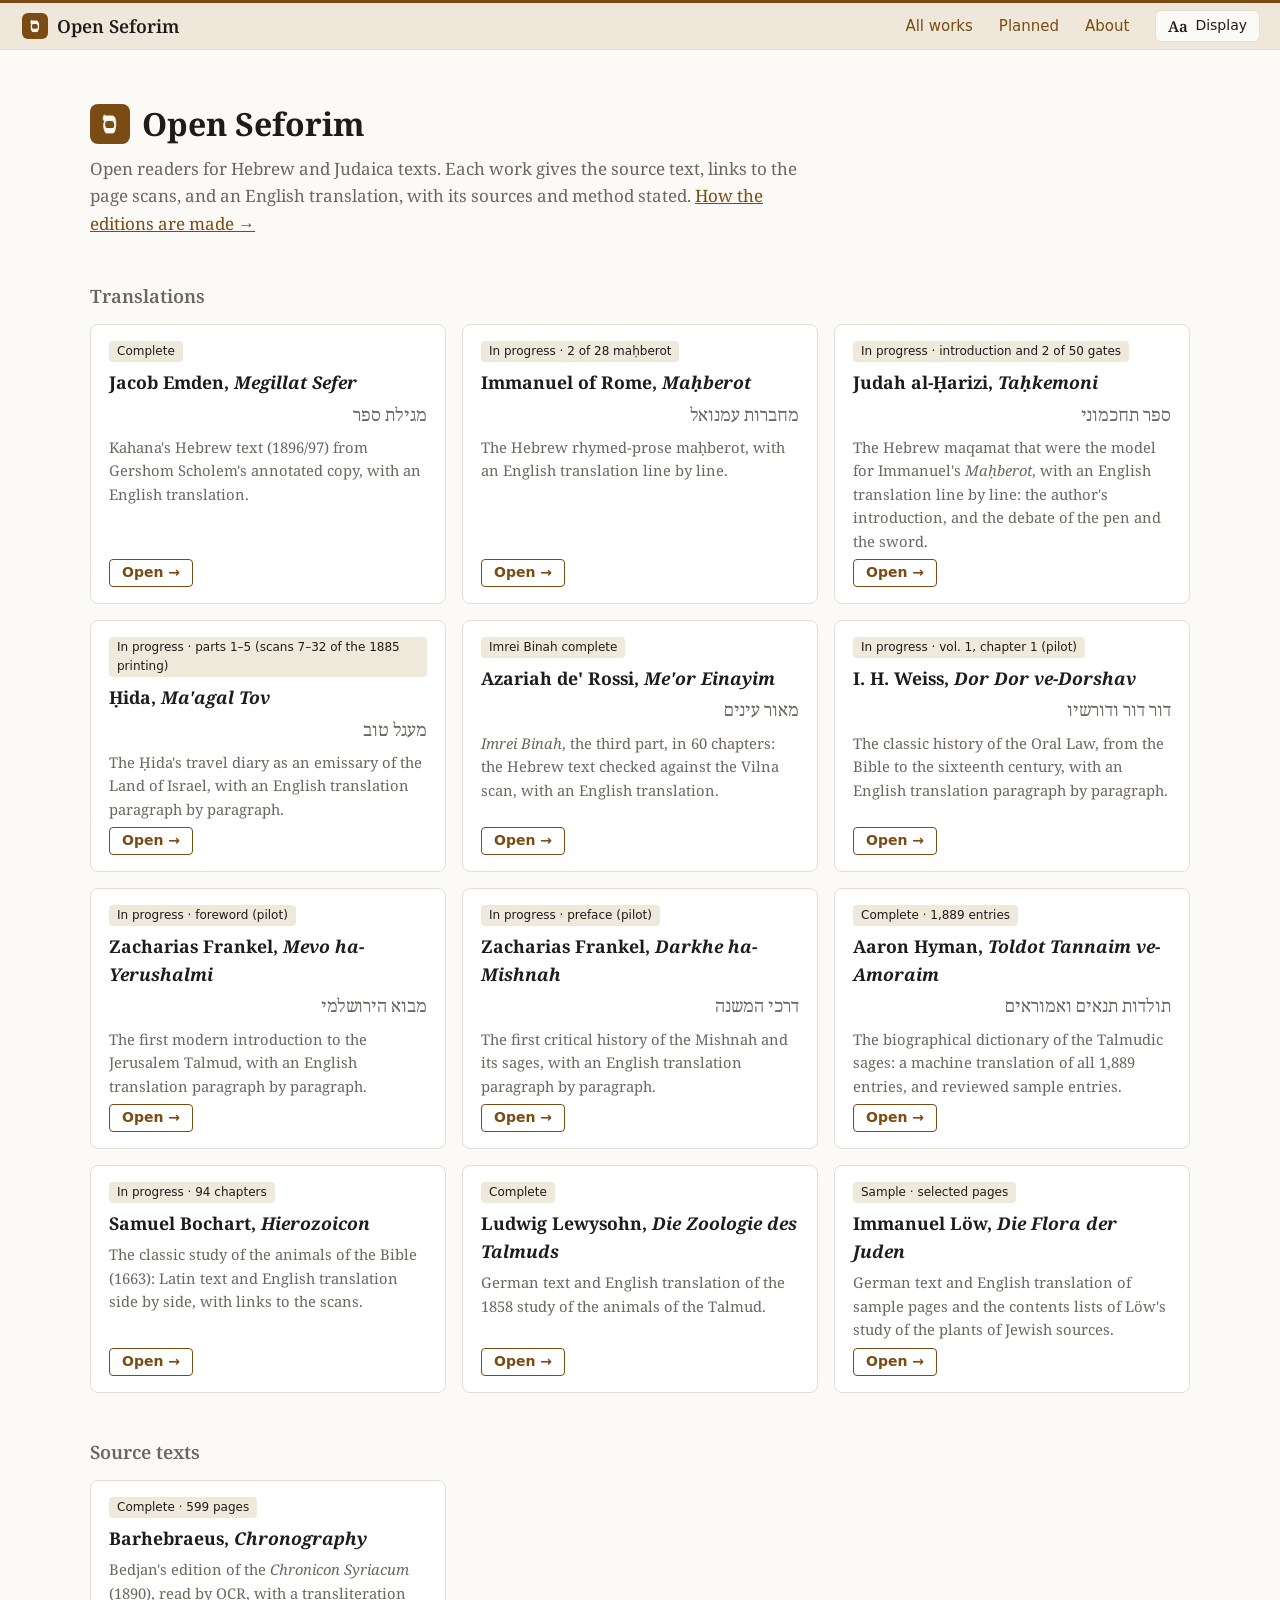
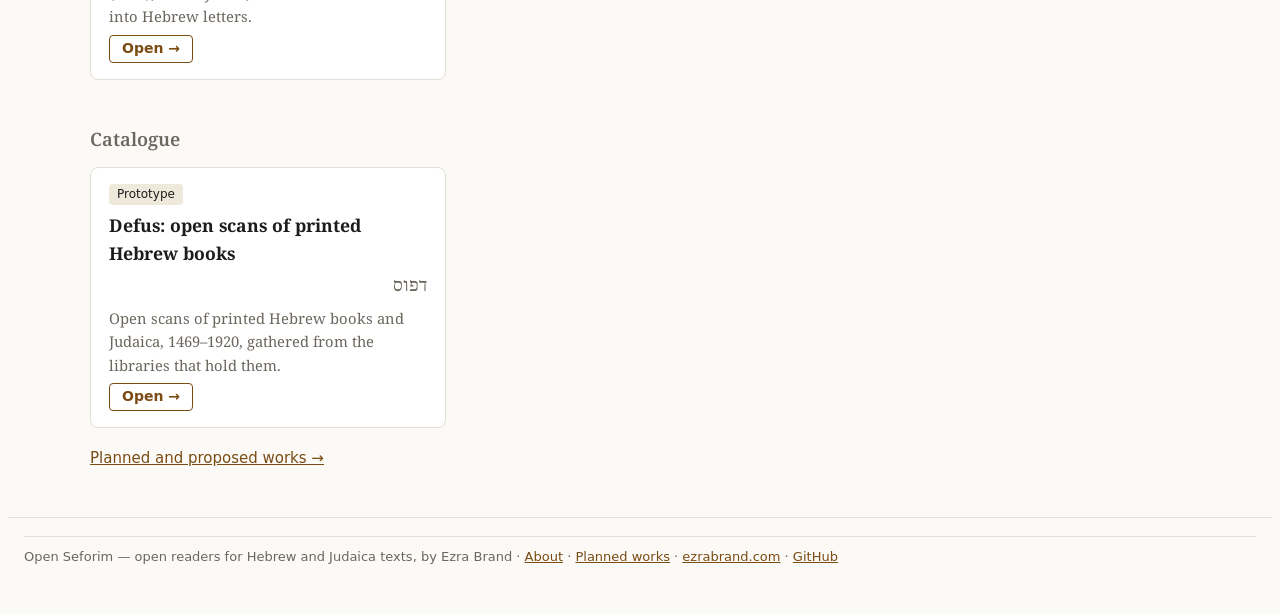
==== commit ddf80b99: "Add Frankel, Mevo ha-Yerushalmi and Darkhe ha-Mishnah (pilot readers) Co-Authored-By: Claude Opus 5." ====
--- a/index.html
+++ b/index.html
@@ -73,6 +73,20 @@
       <a class="open" href="/weiss/">Open<span class="vh"> I. H. Weiss, Dor Dor ve-Dorshav</span> →</a>
     </article>
     <article class="card">
+      <span class="badge">In progress · foreword (pilot)</span>
+      <h3>Zacharias Frankel, <i>Mevo ha-Yerushalmi</i></h3>
+      <div class="he" lang="he" dir="rtl">מבוא הירושלמי</div>
+      <p>The first modern introduction to the Jerusalem Talmud, with an English translation paragraph by paragraph.</p>
+      <a class="open" href="/frankel-mevo/">Open<span class="vh"> Zacharias Frankel, Mevo ha-Yerushalmi</span> →</a>
+    </article>
+    <article class="card">
+      <span class="badge">In progress · preface (pilot)</span>
+      <h3>Zacharias Frankel, <i>Darkhe ha-Mishnah</i></h3>
+      <div class="he" lang="he" dir="rtl">דרכי המשנה</div>
+      <p>The first critical history of the Mishnah and its sages, with an English translation paragraph by paragraph.</p>
+      <a class="open" href="/frankel-darkhe/">Open<span class="vh"> Zacharias Frankel, Darkhe ha-Mishnah</span> →</a>
+    </article>
+    <article class="card">
       <span class="badge">Complete · 1,889 entries</span>
       <h3>Aaron Hyman, <i>Toldot Tannaim ve-Amoraim</i></h3>
       <div class="he" lang="he" dir="rtl">תולדות תנאים ואמוראים</div>
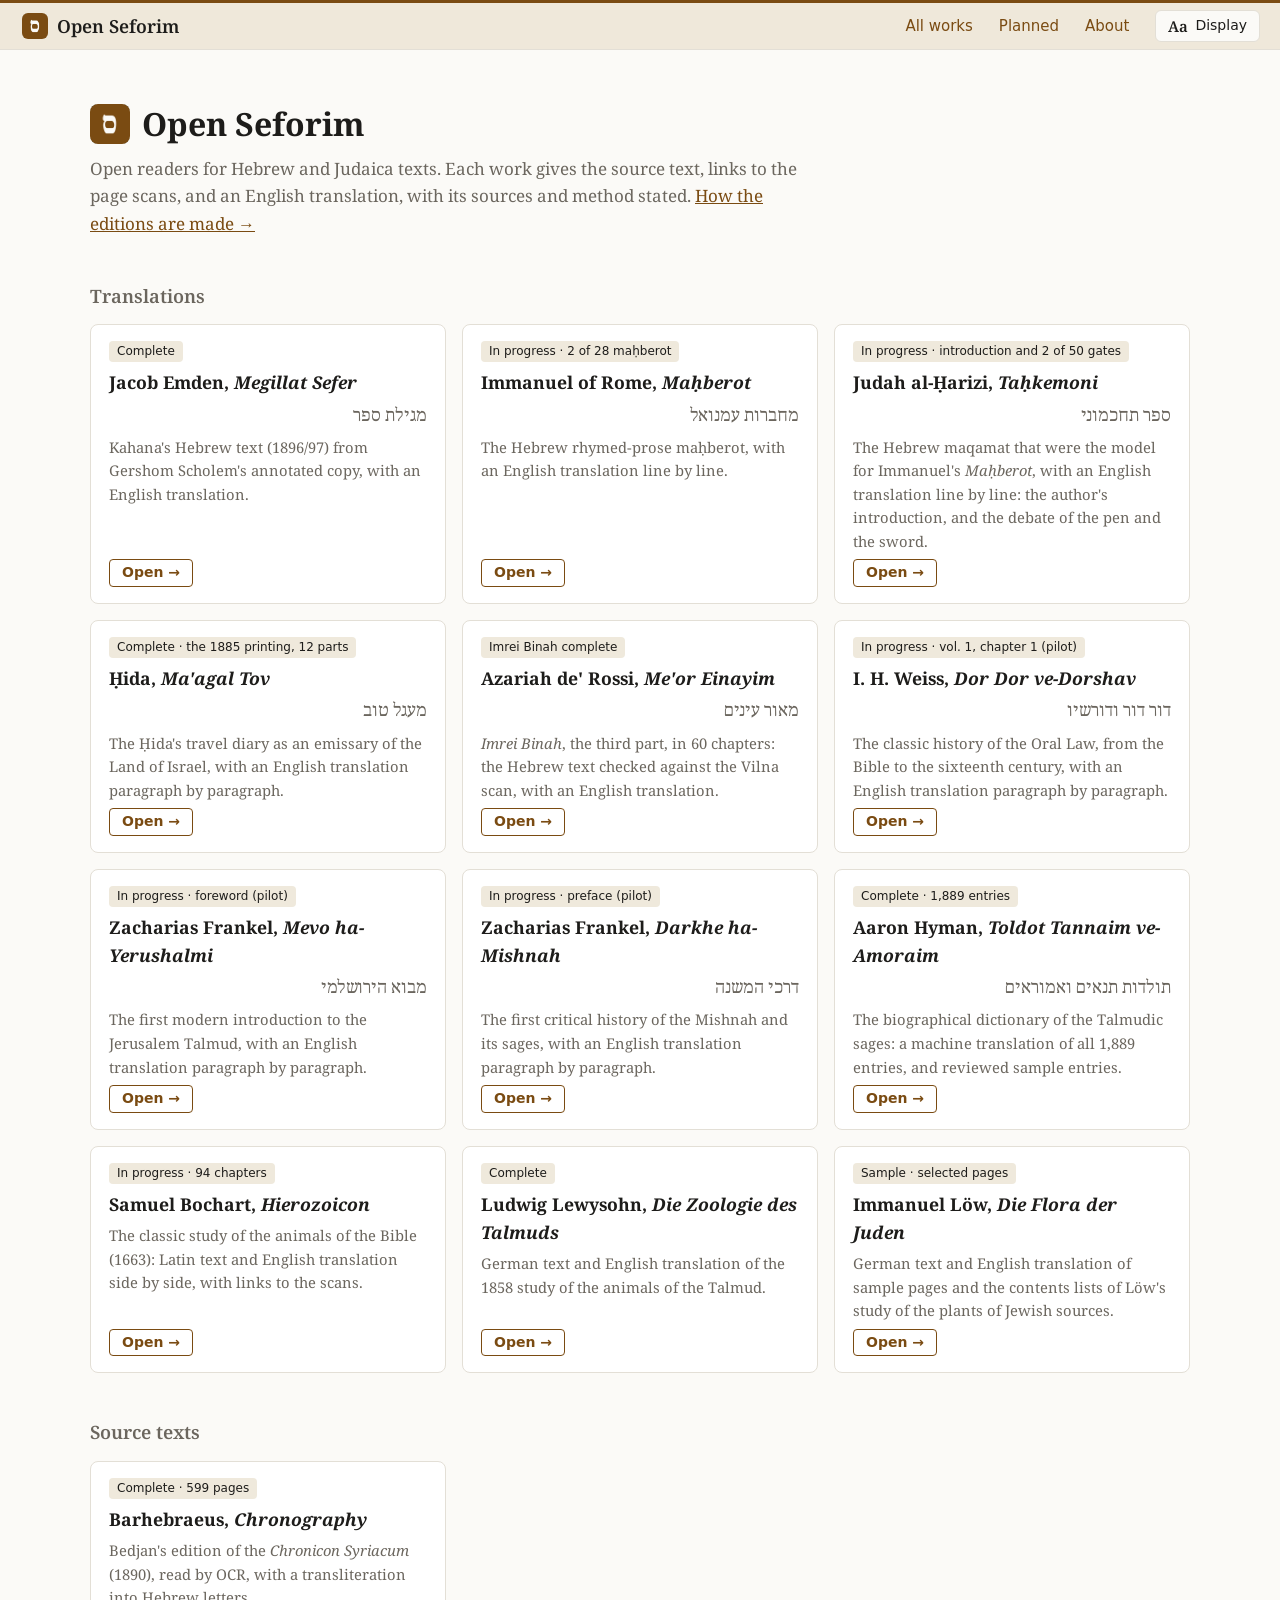
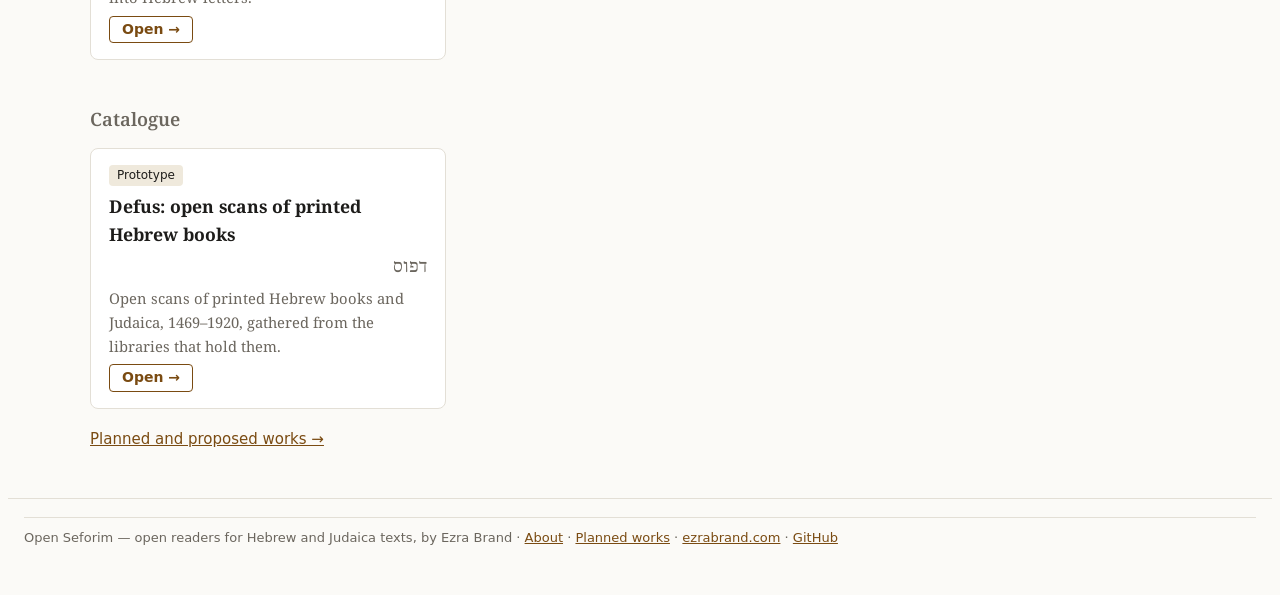
==== commit 1a4561b7: "Ma'agal Tov complete (1885 printing): status, downloads, sitemap Co-Authored-By: Claude Opus 5.5 <no" ====
--- a/index.html
+++ b/index.html
@@ -52,7 +52,7 @@
       <a class="open" href="/tahkemoni/">Open<span class="vh"> Judah al-Ḥarizi, Taḥkemoni</span> →</a>
     </article>
     <article class="card">
-      <span class="badge">In progress · parts 1–5 (scans 7–32 of the 1885 printing)</span>
+      <span class="badge">Complete · the 1885 printing, 12 parts</span>
       <h3>Ḥida, <i>Ma&#x27;agal Tov</i></h3>
       <div class="he" lang="he" dir="rtl">מעגל טוב</div>
       <p>The Ḥida&#x27;s travel diary as an emissary of the Land of Israel, with an English translation paragraph by paragraph.</p>
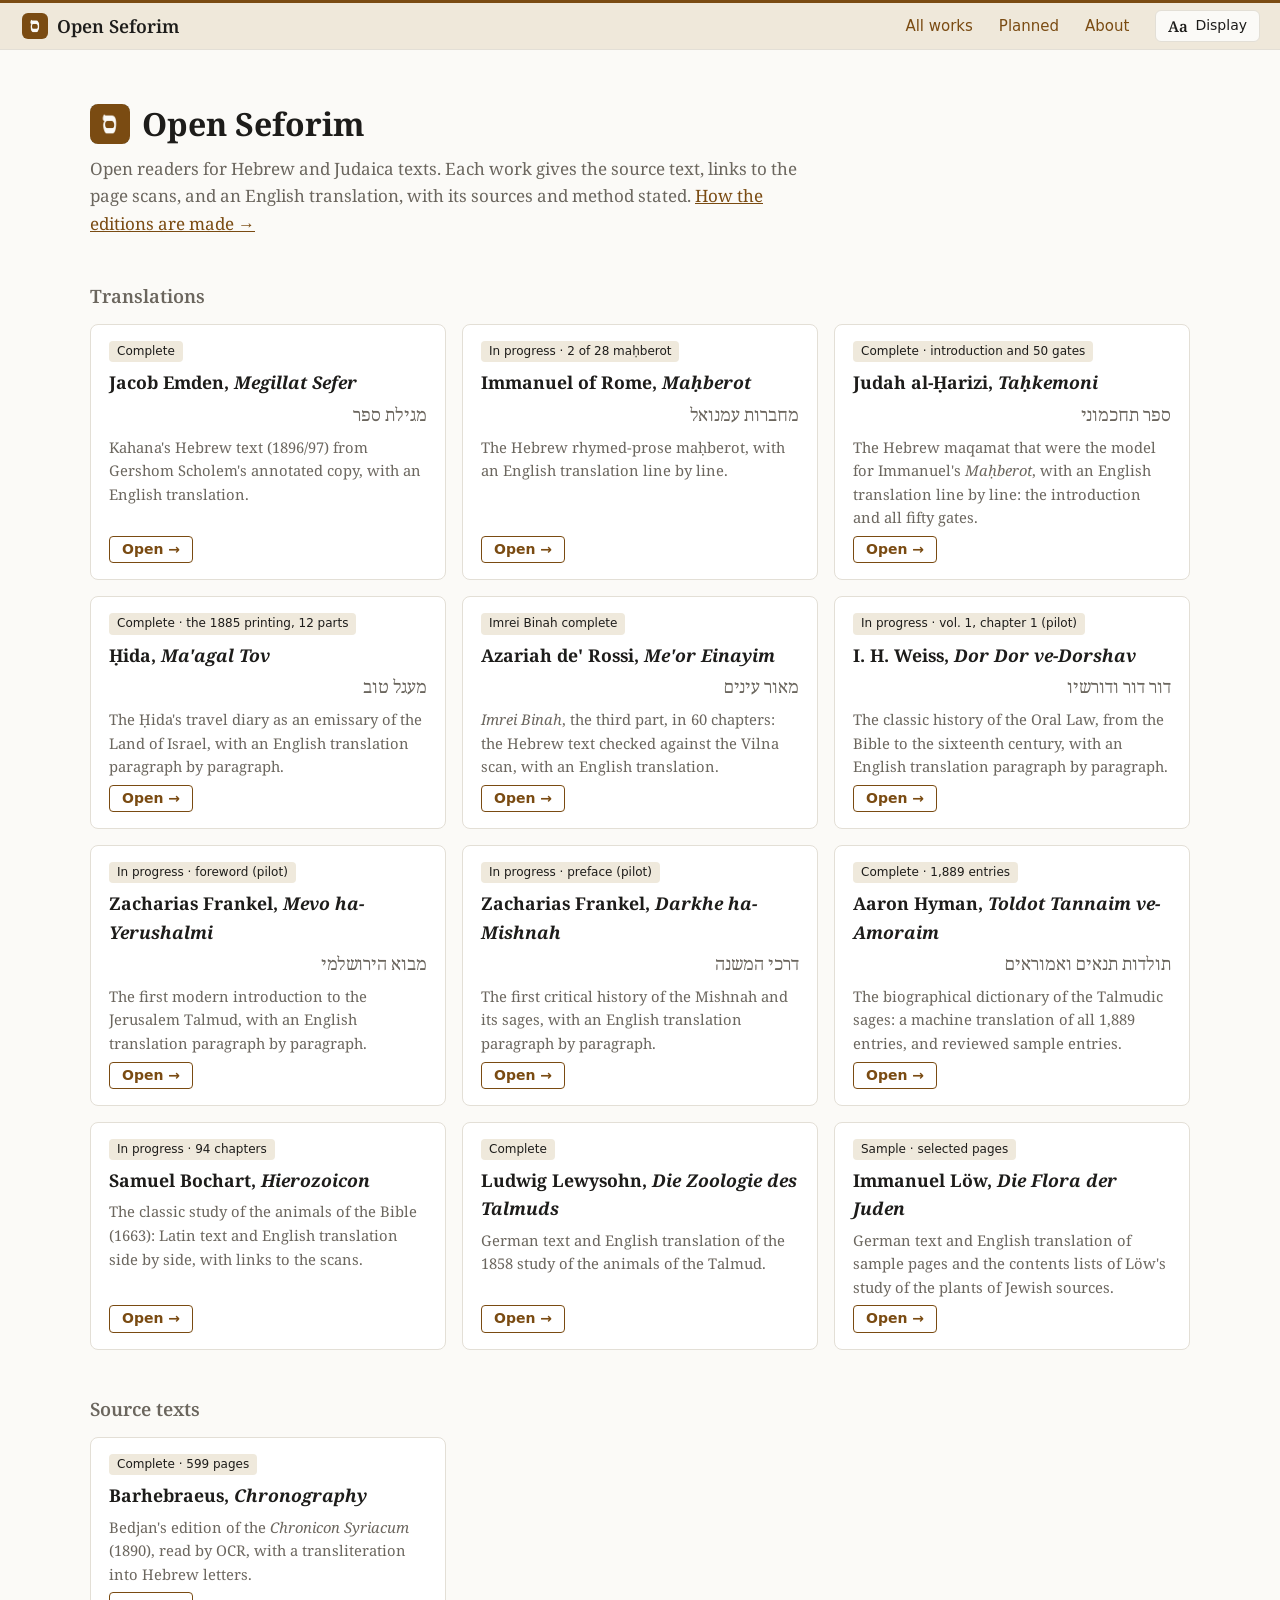
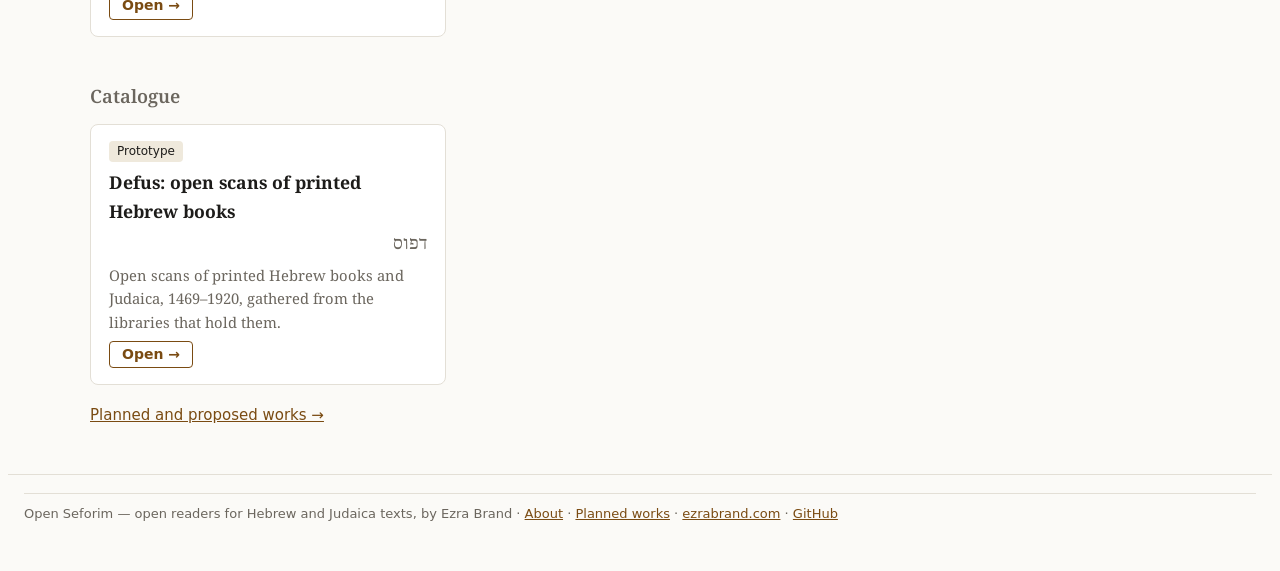
==== commit ff06373d: "Taḥkemoni complete (introduction and 50 gates): status, downloads, sitemap Co-Authored-By: Claude Op" ====
--- a/index.html
+++ b/index.html
@@ -45,10 +45,10 @@
       <a class="open" href="/immanuel/">Open<span class="vh"> Immanuel of Rome, Maḥberot</span> →</a>
     </article>
     <article class="card">
-      <span class="badge">In progress · introduction and 2 of 50 gates</span>
+      <span class="badge">Complete · introduction and 50 gates</span>
       <h3>Judah al-Ḥarizi, <i>Taḥkemoni</i></h3>
       <div class="he" lang="he" dir="rtl">ספר תחכמוני</div>
-      <p>The Hebrew maqamat that were the model for Immanuel&#x27;s <i>Maḥberot</i>, with an English translation line by line: the author&#x27;s introduction, and the debate of the pen and the sword.</p>
+      <p>The Hebrew maqamat that were the model for Immanuel&#x27;s <i>Maḥberot</i>, with an English translation line by line: the introduction and all fifty gates.</p>
       <a class="open" href="/tahkemoni/">Open<span class="vh"> Judah al-Ḥarizi, Taḥkemoni</span> →</a>
     </article>
     <article class="card">
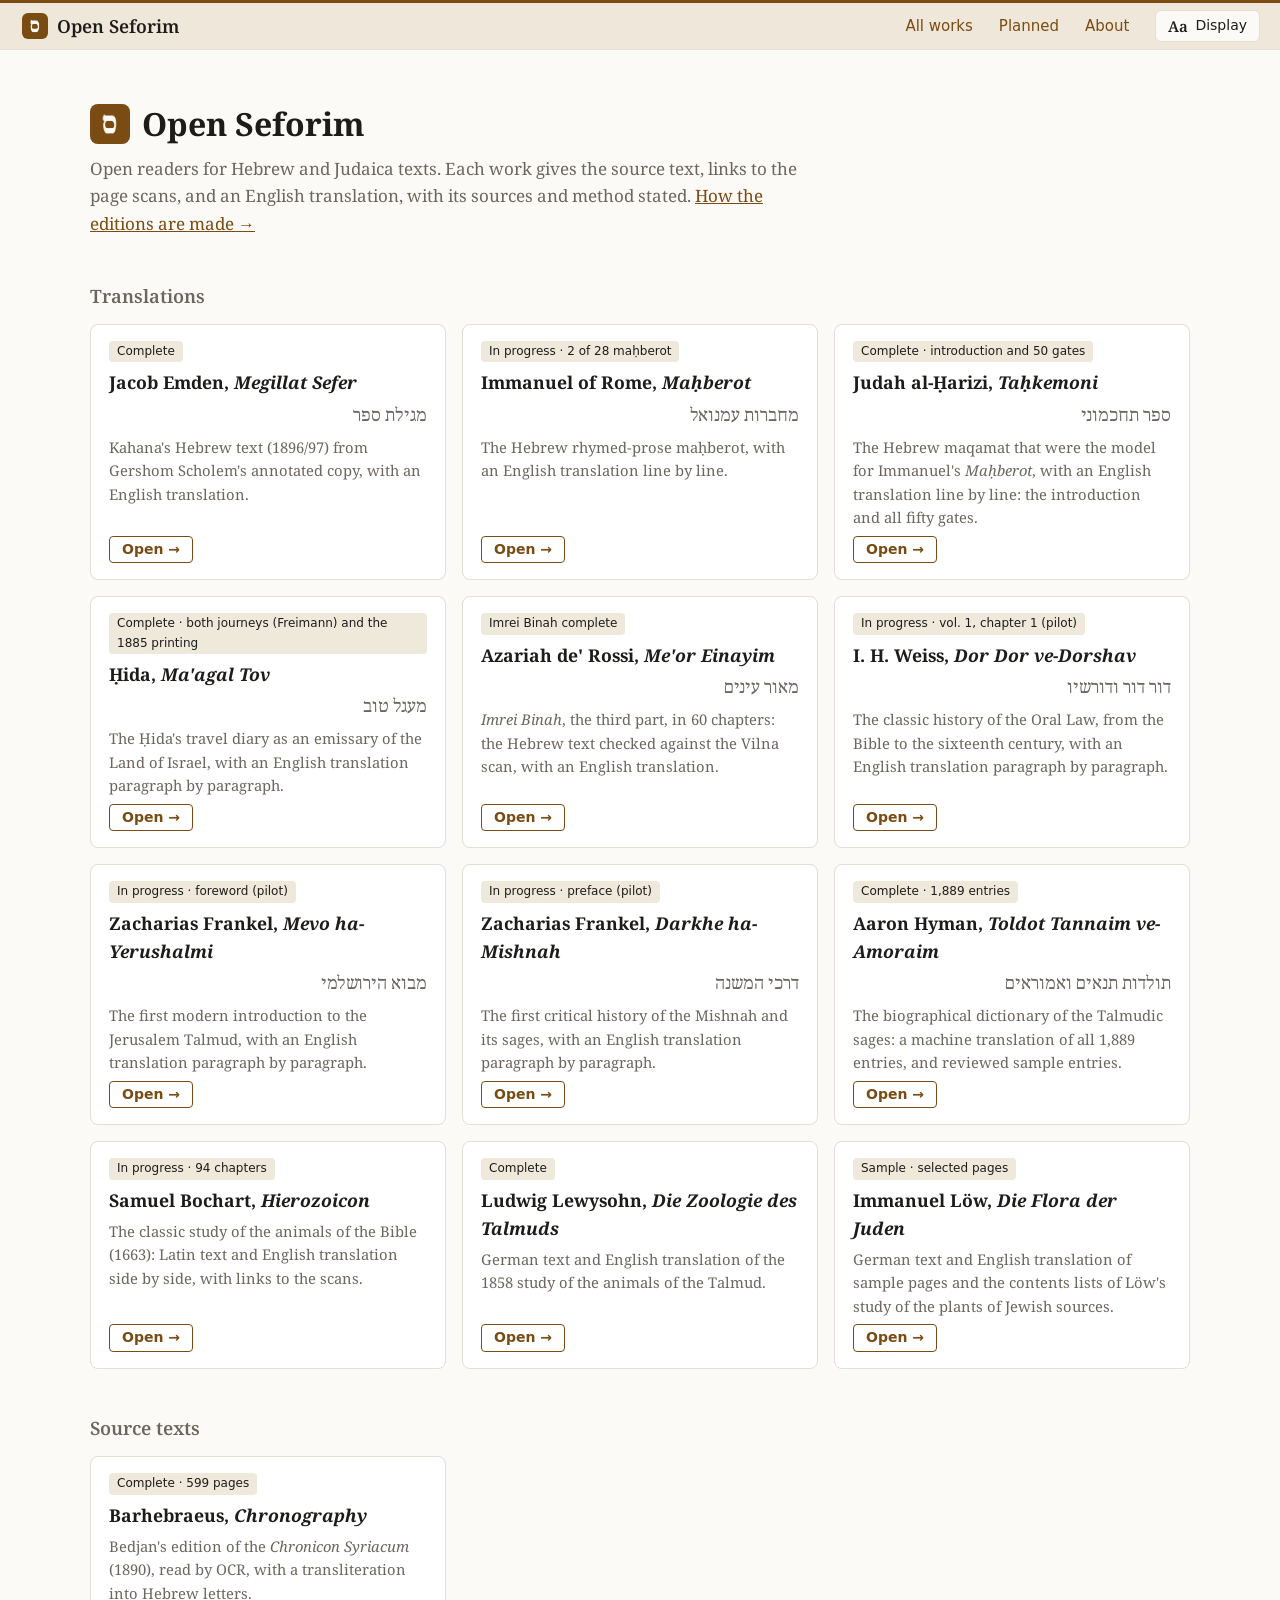
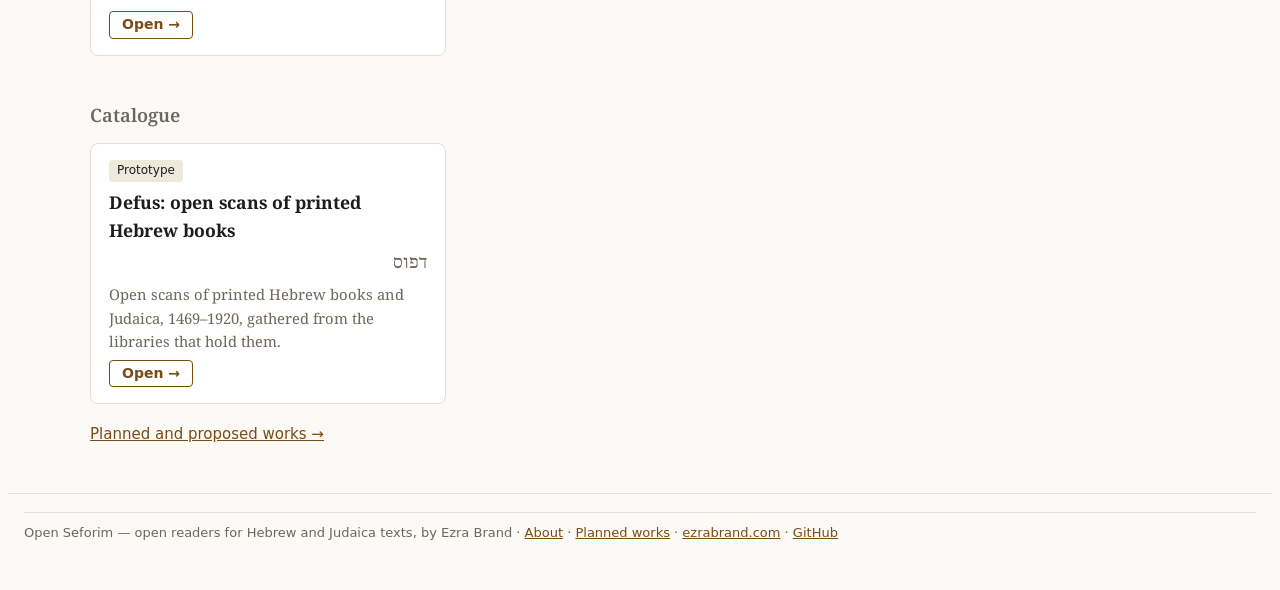
==== commit 420e1e0f: "Ma'agal Tov: the full diary in the downloads, card and sitemap Rebuild after the full diary from Fre" ====
--- a/index.html
+++ b/index.html
@@ -52,7 +52,7 @@
       <a class="open" href="/tahkemoni/">Open<span class="vh"> Judah al-Ḥarizi, Taḥkemoni</span> →</a>
     </article>
     <article class="card">
-      <span class="badge">Complete · the 1885 printing, 12 parts</span>
+      <span class="badge">Complete · both journeys (Freimann) and the 1885 printing</span>
       <h3>Ḥida, <i>Ma&#x27;agal Tov</i></h3>
       <div class="he" lang="he" dir="rtl">מעגל טוב</div>
       <p>The Ḥida&#x27;s travel diary as an emissary of the Land of Israel, with an English translation paragraph by paragraph.</p>
--- a/assets/os.css
+++ b/assets/os.css
@@ -218,3 +218,7 @@
 :root[data-theme="paper"] .os-scan-img img{filter:sepia(.35)}
 @media (max-width:999px){.os-scan-btn{display:none}html.os-scan-on:not(#os-none) body{margin-right:0}.os-scan{display:none}}
 .os-passage a.os-report{text-decoration:none;display:inline-block}
+/* touch screens: a tap must not leave a paragraph colored (sticky :hover); a target paragraph shows, then clears */
+@media (hover:none){.row:hover:not(:target),.nl-row:hover:not(:target){background:transparent}}
+@keyframes os-flash{to{background-color:transparent}}
+.row:target,.nl-row:target,section.blk:target,.cell:target{animation:os-flash 1.6s ease-in 1.2s forwards}
